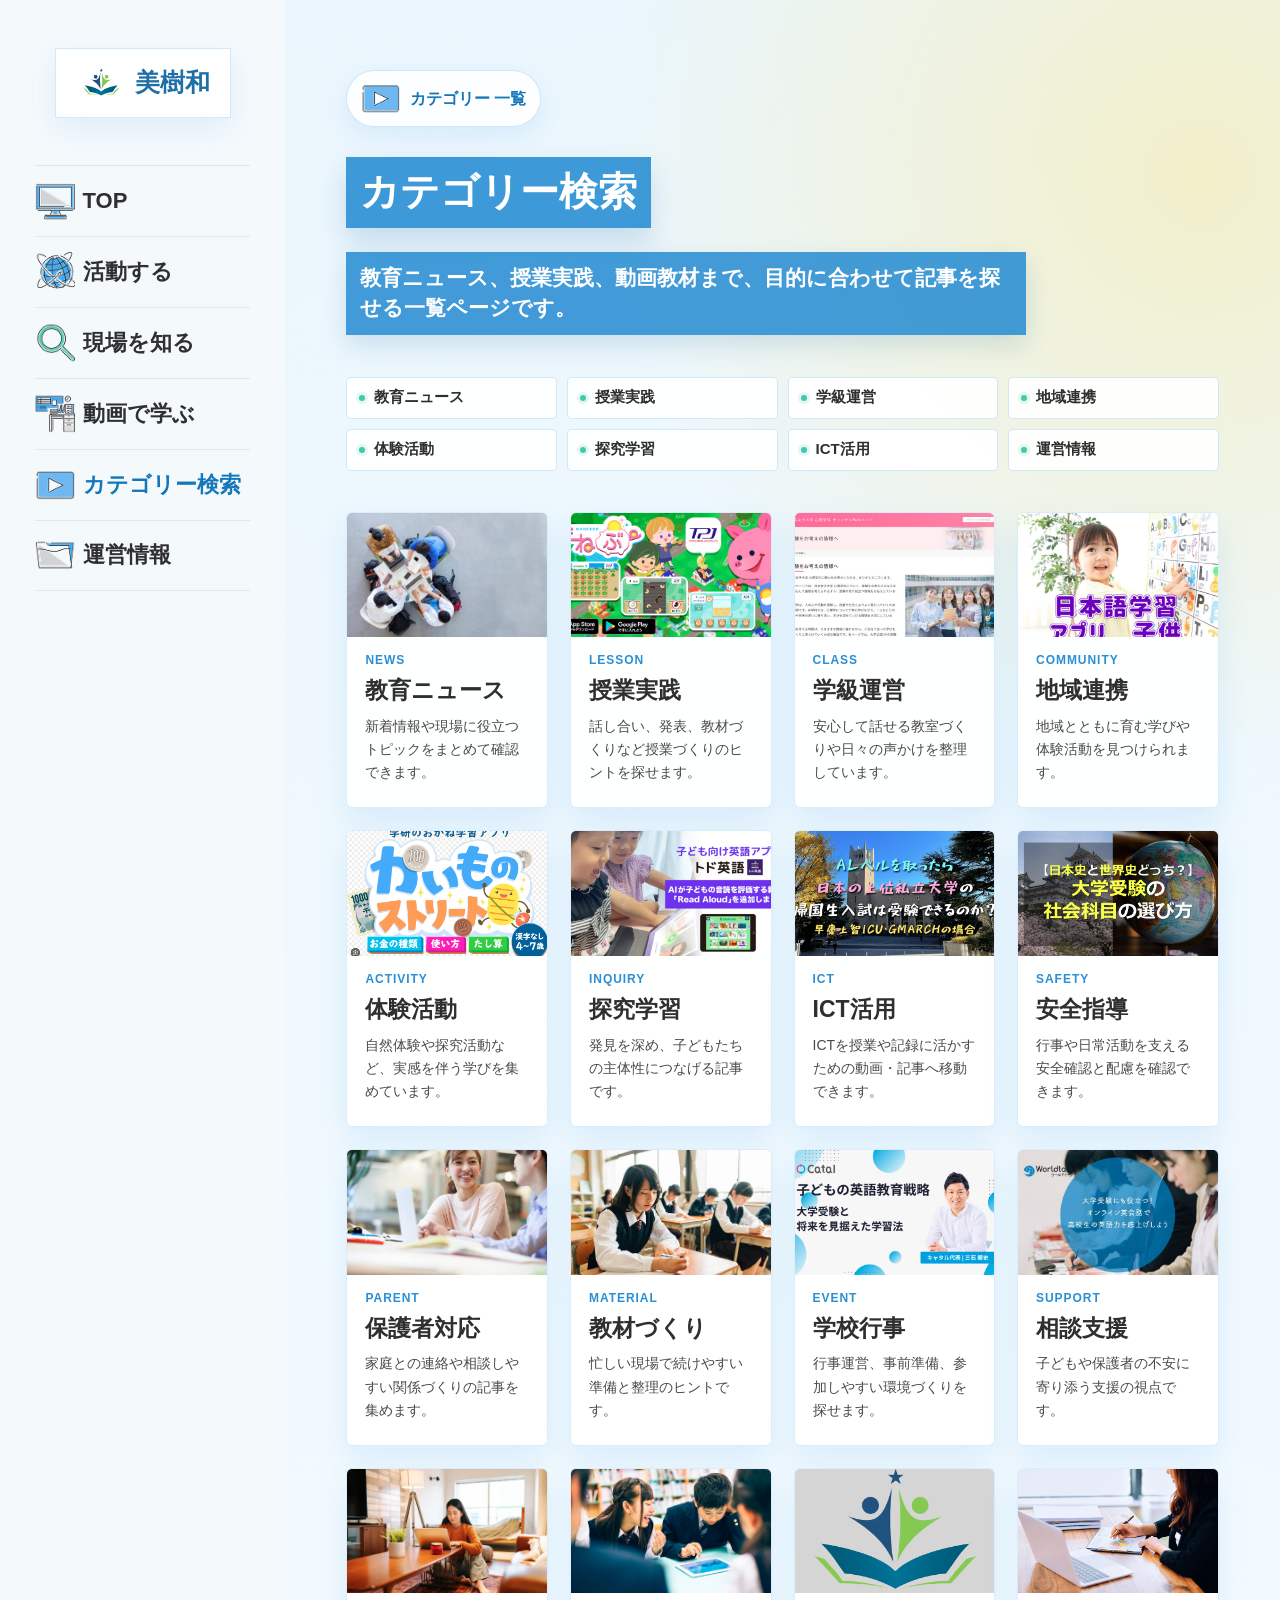
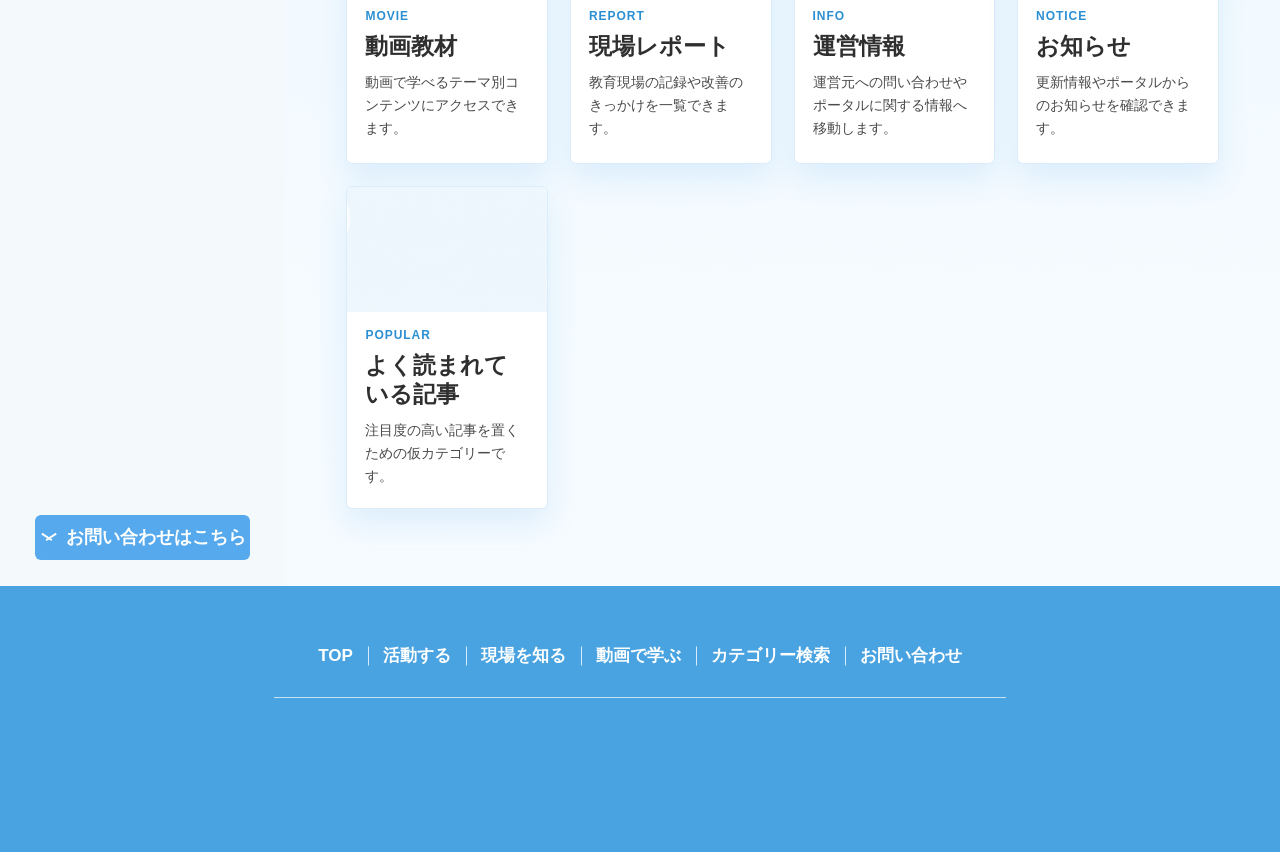
==== category.html @ 56440c75 "fixed menu page" ====
<!doctype html>
<html lang="ja">
  <head>
    <meta charset="utf-8">
    <meta name="viewport" content="width=device-width, initial-scale=1">
    <title>カテゴリー検索 | Lancer Education</title>
    <meta
      name="description"
      content="Lancer Education category index page."
    >
    <link rel="icon" type="image/png" href="image/logo.png">
    <link rel="apple-touch-icon" href="image/logo.png">
    <link rel="stylesheet" href="css/index.css">
  </head>
  <body class="category-page">
    <main class="page-shell">
      <section class="first-view category-first-view" aria-label="カテゴリー検索">
        <aside class="side-nav" aria-label="サイトナビゲーション">
          <a class="logo" href="index.html#top" aria-label="美樹和ポータルトップへ戻る">
            <img src="image/logo.png" alt="" width="44" height="44">
            <span>美樹和</span>
          </a>

          <nav class="nav-menu">
            <a class="nav-link" href="index.html#top">
              <img src="image/icon-pc.png" alt="" width="48" height="48">
              <span>TOP</span>
            </a>
            <a class="nav-link" href="index.html#activity">
              <img src="image/icon-earth.png" alt="" width="48" height="48">
              <span>活動する</span>
            </a>
            <a class="nav-link" href="index.html#field">
              <img src="image/icon-search.png" alt="" width="48" height="48">
              <span>現場を知る</span>
            </a>
            <a class="nav-link" href="index.html#movie">
              <img src="image/icon-table.png" alt="" width="48" height="48">
              <span>動画で学ぶ</span>
            </a>
            <a class="nav-link" href="category.html" aria-current="page">
              <img src="image/icon-folder.png" alt="" width="48" height="48">
              <span>カテゴリー検索</span>
            </a>
            <a class="nav-link" href="#cat-info">
              <img src="image/icon-file.png" alt="" width="48" height="48">
              <span>運営情報</span>
            </a>
          </nav>

          <a class="contact-button" href="index.html#contact">
            <span aria-hidden="true">□</span>
            お問い合わせはこちら
          </a>
        </aside>

        <div class="category-page-main">
          <header class="category-page-heading">
            <div class="category-title-group">
              <img src="image/icon-folder.png" alt="" width="48" height="48">
              <p>カテゴリー 一覧</p>
            </div>
            <h1>カテゴリー検索</h1>
            <p class="category-page-lead">
              教育ニュース、授業実践、動画教材まで、目的に合わせて記事を探せる一覧ページです。
            </p>
          </header>

          <nav class="category-index-panel" aria-label="カテゴリー内リンク">
            <a href="#cat-news">教育ニュース</a>
            <a href="#cat-lesson">授業実践</a>
            <a href="#cat-class">学級運営</a>
            <a href="#cat-community">地域連携</a>
            <a href="#cat-activity">体験活動</a>
            <a href="#cat-inquiry">探究学習</a>
            <a href="#cat-ict">ICT活用</a>
            <a href="#cat-info">運営情報</a>
          </nav>

          <section class="category-card-grid" aria-label="カテゴリー一覧">
            <article class="category-search-card" id="cat-news">
              <a href="index.html#news">
                <figure class="category-card-image" data-image-base="news-1">
                  <img alt="教育ニュース" loading="lazy">
                </figure>
                <div class="category-card-body">
                  <span>NEWS</span>
                  <h2>教育ニュース</h2>
                  <p>新着情報や現場に役立つトピックをまとめて確認できます。</p>
                </div>
              </a>
            </article>

            <article class="category-search-card" id="cat-lesson">
              <a href="index.html#activity">
                <figure class="category-card-image" data-image-base="concept-2">
                  <img alt="授業実践" loading="lazy">
                </figure>
                <div class="category-card-body">
                  <span>LESSON</span>
                  <h2>授業実践</h2>
                  <p>話し合い、発表、教材づくりなど授業づくりのヒントを探せます。</p>
                </div>
              </a>
            </article>

            <article class="category-search-card" id="cat-class">
              <a href="index.html#field">
                <figure class="category-card-image" data-image-base="school-2">
                  <img alt="学級運営" loading="lazy">
                </figure>
                <div class="category-card-body">
                  <span>CLASS</span>
                  <h2>学級運営</h2>
                  <p>安心して話せる教室づくりや日々の声かけを整理しています。</p>
                </div>
              </a>
            </article>

            <article class="category-search-card" id="cat-community">
              <a href="index.html#activity">
                <figure class="category-card-image" data-image-base="concept-1">
                  <img alt="地域連携" loading="lazy">
                </figure>
                <div class="category-card-body">
                  <span>COMMUNITY</span>
                  <h2>地域連携</h2>
                  <p>地域とともに育む学びや体験活動を見つけられます。</p>
                </div>
              </a>
            </article>

            <article class="category-search-card" id="cat-activity">
              <a href="index.html#activity">
                <figure class="category-card-image" data-image-base="concept-3">
                  <img alt="体験活動" loading="lazy">
                </figure>
                <div class="category-card-body">
                  <span>ACTIVITY</span>
                  <h2>体験活動</h2>
                  <p>自然体験や探究活動など、実感を伴う学びを集めています。</p>
                </div>
              </a>
            </article>

            <article class="category-search-card" id="cat-inquiry">
              <a href="index.html#activity">
                <figure class="category-card-image" data-image-base="concept-4">
                  <img alt="探究学習" loading="lazy">
                </figure>
                <div class="category-card-body">
                  <span>INQUIRY</span>
                  <h2>探究学習</h2>
                  <p>発見を深め、子どもたちの主体性につなげる記事です。</p>
                </div>
              </a>
            </article>

            <article class="category-search-card" id="cat-ict">
              <a href="index.html#movie">
                <figure class="category-card-image" data-image-base="school-3">
                  <img alt="ICT活用" loading="lazy">
                </figure>
                <div class="category-card-body">
                  <span>ICT</span>
                  <h2>ICT活用</h2>
                  <p>ICTを授業や記録に活かすための動画・記事へ移動できます。</p>
                </div>
              </a>
            </article>

            <article class="category-search-card" id="cat-safety">
              <a href="index.html#field">
                <figure class="category-card-image" data-image-base="school-4">
                  <img alt="安全指導" loading="lazy">
                </figure>
                <div class="category-card-body">
                  <span>SAFETY</span>
                  <h2>安全指導</h2>
                  <p>行事や日常活動を支える安全確認と配慮を確認できます。</p>
                </div>
              </a>
            </article>

            <article class="category-search-card" id="cat-parent">
              <a href="index.html#field">
                <figure class="category-card-image" data-image-base="news-3">
                  <img alt="保護者対応" loading="lazy">
                </figure>
                <div class="category-card-body">
                  <span>PARENT</span>
                  <h2>保護者対応</h2>
                  <p>家庭との連絡や相談しやすい関係づくりの記事を集めます。</p>
                </div>
              </a>
            </article>

            <article class="category-search-card" id="cat-material">
              <a href="index.html#field">
                <figure class="category-card-image" data-image-base="news-2">
                  <img alt="教材づくり" loading="lazy">
                </figure>
                <div class="category-card-body">
                  <span>MATERIAL</span>
                  <h2>教材づくり</h2>
                  <p>忙しい現場で続けやすい準備と整理のヒントです。</p>
                </div>
              </a>
            </article>

            <article class="category-search-card" id="cat-event">
              <a href="index.html#field">
                <figure class="category-card-image" data-image-base="school-5">
                  <img alt="学校行事" loading="lazy">
                </figure>
                <div class="category-card-body">
                  <span>EVENT</span>
                  <h2>学校行事</h2>
                  <p>行事運営、事前準備、参加しやすい環境づくりを探せます。</p>
                </div>
              </a>
            </article>

            <article class="category-search-card" id="cat-support">
              <a href="index.html#field">
                <figure class="category-card-image" data-image-base="school-1">
                  <img alt="相談支援" loading="lazy">
                </figure>
                <div class="category-card-body">
                  <span>SUPPORT</span>
                  <h2>相談支援</h2>
                  <p>子どもや保護者の不安に寄り添う支援の視点です。</p>
                </div>
              </a>
            </article>

            <article class="category-search-card" id="cat-movie">
              <a href="index.html#movie">
                <figure class="category-card-image" data-image-base="news-4">
                  <img alt="動画教材" loading="lazy">
                </figure>
                <div class="category-card-body">
                  <span>MOVIE</span>
                  <h2>動画教材</h2>
                  <p>動画で学べるテーマ別コンテンツにアクセスできます。</p>
                </div>
              </a>
            </article>

            <article class="category-search-card" id="cat-report">
              <a href="index.html#field">
                <figure class="category-card-image" data-image-base="news-5">
                  <img alt="現場レポート" loading="lazy">
                </figure>
                <div class="category-card-body">
                  <span>REPORT</span>
                  <h2>現場レポート</h2>
                  <p>教育現場の記録や改善のきっかけを一覧できます。</p>
                </div>
              </a>
            </article>

            <article class="category-search-card" id="cat-info">
              <a href="index.html#contact">
                <figure class="category-card-image" data-image-base="logo">
                  <img alt="運営情報" loading="lazy">
                </figure>
                <div class="category-card-body">
                  <span>INFO</span>
                  <h2>運営情報</h2>
                  <p>運営元への問い合わせやポータルに関する情報へ移動します。</p>
                </div>
              </a>
            </article>

            <article class="category-search-card" id="cat-notice">
              <a href="index.html#news">
                <figure class="category-card-image" data-image-base="top-background">
                  <img alt="お知らせ" loading="lazy">
                </figure>
                <div class="category-card-body">
                  <span>NOTICE</span>
                  <h2>お知らせ</h2>
                  <p>更新情報やポータルからのお知らせを確認できます。</p>
                </div>
              </a>
            </article>

            <article class="category-search-card" id="cat-popular">
              <a href="index.html#news">
                <figure class="category-card-image" data-image-base="concept-background">
                  <img alt="よく読まれている記事" loading="lazy">
                </figure>
                <div class="category-card-body">
                  <span>POPULAR</span>
                  <h2>よく読まれている記事</h2>
                  <p>注目度の高い記事を置くための仮カテゴリーです。</p>
                </div>
              </a>
            </article>
          </section>
        </div>
      </section>
    </main>

    <footer class="site-footer">
      <div class="footer-inner">
        <nav class="footer-nav" aria-label="フッターナビゲーション">
          <a href="index.html#top">TOP</a>
          <a href="index.html#activity">活動する</a>
          <a href="index.html#field">現場を知る</a>
          <a href="index.html#movie">動画で学ぶ</a>
          <a href="category.html" aria-current="page">カテゴリー検索</a>
          <a href="index.html#contact">お問い合わせ</a>
        </nav>

        <a class="footer-logo" href="index.html#top" aria-label="美樹和ポータルトップへ戻る">
          <img src="image/logo.png" alt="" width="40" height="40">
          <span>美樹和</span>
        </a>
      </div>
    </footer>

    <script src="js/index.js" defer></script>
  </body>
</html>
---- css/index.css ----
:root {
  --sidebar-width: clamp(230px, 22.5vw, 285px);
  --nav-icon-size: clamp(32px, 3.15vw, 40px);
  --site-content-width: 840px;
  --site-wide-width: 1000px;
  --jp-sans: "Noto Sans JP", "Yu Gothic", "YuGothic", "Hiragino Kaku Gothic ProN", "Hiragino Sans", Meiryo, sans-serif;
  --jp-display: "Yu Mincho", "YuMincho", "Hiragino Mincho ProN", "Noto Serif JP", "Noto Sans JP", serif;
  --sidebar-bg: #f4f9fc;
  --line: #dce9ef;
  --text: #2f2f2f;
  --contact: #55a9ec;
  --contact-hover: #378fd5;
  --news-blue: #4aa3e8;
  --news-green: #42c8aa;
  --deep-blue: #2b8fd3;
  --panel-blue: rgba(43, 143, 211, 0.9);
  --accent-yellow: #ffe36f;
}

*,
*::before,
*::after {
  box-sizing: border-box;
}

html {
  min-width: 320px;
  scroll-behavior: smooth;
}

body {
  margin: 0;
  color: var(--text);
  font-family: var(--jp-sans);
  background: #ffffff;
  overflow-x: hidden;
}

img {
  display: block;
  max-width: 100%;
}

a {
  color: inherit;
  text-decoration: none;
}

.page-shell {
  width: 100%;
}

.first-view {
  display: grid;
  grid-template-columns: var(--sidebar-width) minmax(0, 1fr);
  min-height: 655px;
  min-height: 100svh;
  background: var(--sidebar-bg);
}

.side-nav {
  display: flex;
  flex-direction: column;
  align-items: center;
  min-width: 0;
  min-height: 100%;
  padding: clamp(30px, 5.3vh, 56px) clamp(24px, 2.7vw, 35px) 26px;
  background: var(--sidebar-bg);
}

.logo {
  display: flex;
  align-items: center;
  justify-content: center;
  gap: 8px;
  width: min(176px, 100%);
  min-height: 70px;
  padding: 10px 14px;
  border: 1px solid rgba(74, 163, 232, 0.24);
  background: #ffffff;
  color: #1f6fa7;
  font-size: clamp(22px, 2.1vw, 25px);
  font-weight: 700;
  line-height: 1;
  box-shadow: 0 10px 26px rgba(74, 163, 232, 0.12);
  transition: transform 220ms ease, box-shadow 220ms ease;
}

.logo img,
.footer-logo img {
  width: clamp(42px, 4vw, 54px);
  height: clamp(30px, 3vw, 40px);
  object-fit: contain;
  flex: 0 0 auto;
}

.nav-menu {
  display: flex;
  flex-direction: column;
  width: 100%;
  margin-top: clamp(36px, 6.9vh, 47px);
}

.nav-link {
  display: grid;
  grid-template-columns: var(--nav-icon-size) minmax(0, 1fr);
  align-items: center;
  min-height: 71px;
  gap: 8px;
  border-top: 1px solid var(--line);
  font-size: clamp(17px, 1.75vw, 22px);
  font-weight: 600;
  line-height: 1.25;
  transition: color 160ms ease, transform 160ms ease;
}

.nav-link:last-child {
  border-bottom: 1px solid var(--line);
}

.nav-link:hover,
.nav-link:focus-visible {
  color: #1477b9;
  transform: translateX(4px);
}

.nav-link[aria-current="page"] {
  color: #1477b9;
}

.nav-link:focus-visible,
.contact-button:focus-visible,
.logo:focus-visible {
  outline: 3px solid rgba(53, 142, 213, 0.35);
  outline-offset: 4px;
}

.nav-link img {
  width: var(--nav-icon-size);
  height: var(--nav-icon-size);
  object-fit: contain;
}

.contact-button {
  display: inline-flex;
  align-items: center;
  justify-content: center;
  gap: 7px;
  width: min(226px, 100%);
  min-height: 45px;
  margin-top: auto;
  padding: 10px 12px;
  border-radius: 6px;
  background: var(--contact);
  color: #ffffff;
  font-size: clamp(15px, 1.55vw, 18px);
  font-weight: 600;
  line-height: 1.25;
  white-space: nowrap;
  transition: background-color 160ms ease, transform 160ms ease;
}

.contact-button:hover {
  background: var(--contact-hover);
  transform: translateY(-2px);
}

.contact-button span {
  display: inline-grid;
  place-items: center;
  width: 20px;
  height: 14px;
  border: 1.6px solid currentColor;
  border-radius: 2px;
  color: transparent;
  position: relative;
  flex: 0 0 auto;
}

.contact-button span::before,
.contact-button span::after {
  content: "";
  position: absolute;
  width: 12px;
  height: 1.5px;
  background: #ffffff;
  top: 5px;
}

.contact-button span::before {
  left: 1px;
  transform: rotate(33deg);
}

.contact-button span::after {
  right: 1px;
  transform: rotate(-33deg);
}

.hero {
  position: relative;
  min-width: 0;
  min-height: 655px;
  min-height: 100svh;
  background-image: url("../image/top-background.png");
  background-position: center center;
  background-size: cover;
  animation: heroBreath 18s ease-in-out infinite alternate;
}

.hero-copy {
  position: absolute;
  top: clamp(94px, 14.8vh, 118px);
  left: clamp(20px, 2.1vw, 31px);
  width: min(60vw, 650px);
}

.hero-copy h1,
.hero-copy p {
  display: table;
  margin: 0;
  background: var(--panel-blue);
  color: #ffffff;
  font-weight: 700;
  letter-spacing: 0;
  overflow-wrap: anywhere;
  box-shadow: 0 10px 24px rgba(21, 102, 158, 0.18);
  backdrop-filter: blur(4px);
}

.hero-copy h1 {
  padding: 9px 12px 8px;
  font-size: clamp(31px, 3.05vw, 40px);
  line-height: 1.28;
}

.hero-copy p {
  margin-top: clamp(26px, 4.2vh, 34px);
  padding: 10px 12px 9px;
  font-size: clamp(17px, 1.65vw, 21px);
  line-height: 1.45;
}

.news-section {
  background: #f6fbff;
  overflow: hidden;
}

.news-inner {
  width: min(100%, var(--site-wide-width));
  margin: 0 auto;
  padding: clamp(58px, 6.1vw, 77px) 0 clamp(42px, 6vw, 70px);
}

.news-heading {
  padding-left: clamp(24px, 8.7vw, 87px);
}

.news-heading h2 {
  margin: 0;
  color: var(--news-blue);
  font-family: var(--jp-sans);
  font-size: clamp(58px, 7.2vw, 93px);
  font-weight: 700;
  line-height: 0.78;
  letter-spacing: 0;
}

.news-heading p {
  margin: clamp(18px, 1.8vw, 24px) 0 0;
  color: #2f2f2f;
  font-size: clamp(24px, 2.45vw, 31px);
  font-weight: 700;
  line-height: 1;
}

.news-slider {
  position: relative;
  margin-top: clamp(28px, 2.4vw, 32px);
}

.slider-viewport {
  overflow: hidden;
  padding-left: clamp(80px, 10vw, 104px);
  padding-right: clamp(20px, 4vw, 40px);
}

.news-track {
  --card-width: clamp(224px, 20.85vw, 264px);
  --card-gap: clamp(24px, 2.75vw, 35px);
  display: flex;
  gap: var(--card-gap);
  overflow-x: auto;
  scroll-behavior: smooth;
  scroll-snap-type: x mandatory;
  scrollbar-width: none;
  padding-bottom: 2px;
}

.news-track::-webkit-scrollbar {
  display: none;
}

.news-card {
  flex: 0 0 var(--card-width);
  min-width: 0;
  scroll-snap-align: start;
}

.news-card a {
  position: relative;
  display: block;
  min-width: 0;
  transition: transform 220ms ease, filter 220ms ease;
}

.news-card a:hover {
  transform: translateY(-5px);
  filter: drop-shadow(0 10px 18px rgba(74, 163, 232, 0.16));
}

.news-card a:focus-visible {
  outline: 3px solid rgba(74, 163, 232, 0.42);
  outline-offset: 5px;
}

.news-image-holder {
  position: relative;
  width: 100%;
  aspect-ratio: 264 / 141;
  margin: 0;
  overflow: hidden;
  border-radius: 6px;
  background: #d5d5d5;
}

.news-image-holder img {
  width: 100%;
  height: 100%;
  object-fit: cover;
  opacity: 0;
  transition: opacity 180ms ease, transform 420ms ease;
}

.news-image-holder.is-loaded img {
  opacity: 1;
}

.news-card a:hover .news-image-holder img,
.activity-card a:hover .activity-image-holder img,
.movie-card a:hover .movie-image-holder img {
  transform: scale(1.06);
}

.news-category {
  display: inline-flex;
  align-items: center;
  min-height: 20px;
  margin-top: -21px;
  padding: 3px 8px 4px;
  position: relative;
  z-index: 1;
  color: #ffffff;
  font-size: clamp(11px, 1vw, 13px);
  font-weight: 500;
  line-height: 1;
  vertical-align: top;
}

.news-category-blue {
  background: var(--news-blue);
}

.news-category-green {
  background: var(--news-green);
}

.news-card time {
  display: block;
  margin-top: 11px;
  color: #333333;
  font-size: clamp(13px, 1.1vw, 14px);
  font-weight: 400;
  line-height: 1;
}

.news-card h3 {
  margin: 8px 0 0;
  color: #333333;
  font-size: clamp(18px, 1.65vw, 21px);
  font-weight: 700;
  line-height: 1.2;
  letter-spacing: 0;
  overflow-wrap: anywhere;
}

.slider-button {
  position: absolute;
  top: clamp(109px, 10.25vw, 130px);
  z-index: 2;
  display: grid;
  place-items: center;
  width: clamp(38px, 3.55vw, 45px);
  height: clamp(38px, 3.55vw, 45px);
  padding: 0;
  border: 0;
  border-radius: 50%;
  background: var(--news-blue);
  cursor: pointer;
  transition: background-color 160ms ease, opacity 160ms ease;
}

.slider-button:hover,
.slider-button:focus-visible {
  background: #2f91dc;
  transform: scale(1.08);
}

.slider-button:focus-visible {
  outline: 3px solid rgba(74, 163, 232, 0.42);
  outline-offset: 4px;
}

.slider-button:disabled {
  cursor: default;
  opacity: 0.45;
}

.slider-button span {
  width: 0;
  height: 0;
  border-top: 10px solid transparent;
  border-bottom: 10px solid transparent;
}

.slider-button-prev {
  left: clamp(24px, 10.3vw, 131px);
}

.slider-button-prev span {
  border-right: 13px solid #ffffff;
  margin-left: -3px;
}

.slider-button-next {
  right: clamp(24px, 2.45vw, 31px);
}

.slider-button-next span {
  border-left: 13px solid #ffffff;
  margin-right: -3px;
}

.concept-section {
  display: grid;
  place-items: center;
  min-height: clamp(300px, 25.8vw, 327px);
  padding: clamp(45px, 4.7vw, 58px) 20px clamp(31px, 3.1vw, 39px);
  background-color: #eaf6fd;
  background-image: url("../image/concept-background.png");
  background-repeat: no-repeat;
  background-position: center center;
  background-size: cover;
  overflow: hidden;
}

.concept-inner {
  width: min(100%, 620px);
  text-align: center;
}

.concept-heading {
  position: relative;
}

.concept-heading h2 {
  margin: 0;
  color: #ffffff;
  font-family: var(--jp-sans);
  font-size: clamp(58px, 6.6vw, 81px);
  font-weight: 700;
  line-height: 0.9;
  letter-spacing: 0;
  -webkit-text-stroke: 1px #62b5f7;
  text-shadow:
    1px 0 0 #62b5f7,
    -1px 0 0 #62b5f7,
    0 1px 0 #62b5f7,
    0 -1px 0 #62b5f7;
}

.concept-heading p {
  margin: 18px 0 0;
  color: #2f2f2f;
  font-size: clamp(18px, 1.75vw, 21px);
  font-weight: 700;
  line-height: 1.1;
}

.concept-copy {
  margin: clamp(24px, 2.35vw, 28px) 0 0;
  color: #2f2f2f;
  font-size: clamp(14px, 1.35vw, 16px);
  font-weight: 500;
  line-height: 1.9;
  letter-spacing: 0;
  text-align: center;
  overflow-wrap: anywhere;
}

.concept-copy mark {
  display: inline;
  padding: 0 2px;
  background: rgba(80, 180, 238, 0.68);
  color: inherit;
}

.activity-section {
  background: #f6fbff;
  padding: clamp(39px, 4.25vw, 54px) 20px clamp(42px, 4.8vw, 61px);
  overflow: hidden;
}

.field-section {
  background: #eaf6fd;
  padding: clamp(46px, 4.6vw, 58px) 20px clamp(52px, 5.2vw, 66px);
  overflow: hidden;
}

.field-heading {
  color: #2f2f2f;
}

.activity-inner {
  width: min(100%, var(--site-content-width));
  margin: 0 auto;
}

.activity-heading {
  display: flex;
  align-items: center;
  gap: clamp(16px, 1.9vw, 24px);
}

.activity-title-group {
  display: inline-flex;
  align-items: center;
  min-width: 0;
  gap: 10px;
}

.activity-title-group img {
  width: clamp(39px, 3.8vw, 48px);
  height: clamp(39px, 3.8vw, 48px);
  object-fit: contain;
  flex: 0 0 auto;
}

.activity-heading h2 {
  margin: 0;
  color: #2f2f2f;
  font-size: clamp(24px, 2.35vw, 30px);
  font-weight: 700;
  line-height: 1;
  letter-spacing: 0;
  white-space: nowrap;
}

.activity-more {
  display: inline-flex;
  align-items: center;
  justify-content: center;
  min-width: 105px;
  min-height: 32px;
  padding: 5px 15px 6px;
  border: 1px solid #4aa3e8;
  border-radius: 5px;
  color: #4aa3e8;
  background: #ffffff;
  font-size: clamp(15px, 1.45vw, 17px);
  font-weight: 500;
  line-height: 1;
  transition: color 160ms ease, background-color 160ms ease;
}

.activity-more:hover,
.activity-more:focus-visible {
  color: #ffffff;
  background: #4aa3e8;
}

.activity-more:focus-visible,
.activity-card a:focus-visible {
  outline: 3px solid rgba(74, 163, 232, 0.4);
  outline-offset: 4px;
}

.activity-grid {
  display: grid;
  grid-template-columns: repeat(4, minmax(0, 1fr));
  gap: clamp(24px, 3.3vw, 32px);
  margin-top: clamp(25px, 2.3vw, 28px);
}

.activity-card {
  min-width: 0;
}

.activity-card a {
  display: block;
  min-width: 0;
  transition: transform 220ms ease, filter 220ms ease;
}

.activity-card a:hover {
  transform: translateY(-6px);
  filter: drop-shadow(0 12px 18px rgba(74, 163, 232, 0.14));
}

.activity-image-holder {
  position: relative;
  width: 100%;
  aspect-ratio: 166 / 166;
  margin: 0;
  overflow: hidden;
  border-radius: 5px;
  background: #d5d5d5;
}

.activity-image-holder img {
  width: 100%;
  height: 100%;
  object-fit: cover;
  opacity: 0;
  transition: opacity 180ms ease, transform 420ms ease;
}

.activity-image-holder.is-loaded img {
  opacity: 1;
}

.activity-tags {
  display: flex;
  flex-wrap: wrap;
  gap: 4px 6px;
  margin-top: 7px;
}

.activity-tags span {
  display: inline-flex;
  align-items: center;
  justify-content: center;
  min-width: 46px;
  min-height: 18px;
  padding: 2px 8px;
  border: 1px solid #6f7478;
  border-radius: 2px;
  color: #2f2f2f;
  background: #ffffff;
  font-size: 11px;
  font-weight: 400;
  line-height: 1;
}

.activity-card h3 {
  margin: 7px 0 0;
  color: #2f2f2f;
  font-size: clamp(16px, 1.55vw, 18px);
  font-weight: 700;
  line-height: 1.2;
  letter-spacing: 0;
  overflow-wrap: anywhere;
}

.activity-card p {
  display: -webkit-box;
  margin: 7px 0 0;
  overflow: hidden;
  color: #2f2f2f;
  font-size: clamp(12px, 1.15vw, 13px);
  font-weight: 400;
  line-height: 1.28;
  letter-spacing: 0;
  overflow-wrap: anywhere;
  -webkit-box-orient: vertical;
  -webkit-line-clamp: 2;
}

.movie-section {
  background:
    radial-gradient(circle at 12% 20%, rgba(255, 227, 111, 0.42), transparent 28%),
    radial-gradient(circle at 92% 15%, rgba(66, 200, 170, 0.26), transparent 26%),
    linear-gradient(135deg, #eaf6fd 0%, #f7fcff 55%, #e0f2ff 100%);
  padding: clamp(80px, 7vw, 88px) 0 clamp(66px, 5.45vw, 69px);
  overflow: hidden;
}

.movie-inner {
  width: min(100%, var(--site-wide-width));
  margin: 0 auto;
}

.movie-heading {
  display: flex;
  align-items: center;
  gap: clamp(17px, 2.2vw, 22px);
  padding-left: clamp(24px, 8.7vw, 87px);
}

.movie-title-group {
  display: inline-flex;
  align-items: center;
  min-width: 0;
  gap: 10px;
}

.movie-title-group img {
  width: clamp(38px, 3.6vw, 45px);
  height: clamp(27px, 2.1vw, 27px);
  object-fit: contain;
  flex: 0 0 auto;
}

.movie-heading h2 {
  margin: 0;
  color: #2f2f2f;
  font-size: clamp(24px, 2.55vw, 30px);
  font-weight: 700;
  line-height: 1;
  letter-spacing: 0;
  white-space: nowrap;
}

.movie-more {
  display: inline-flex;
  align-items: center;
  justify-content: center;
  min-width: 105px;
  min-height: 32px;
  padding: 5px 15px 6px;
  border: 1px solid #4aa3e8;
  border-radius: 5px;
  color: #4aa3e8;
  background: rgba(255, 255, 255, 0.92);
  font-size: clamp(15px, 1.45vw, 17px);
  font-weight: 500;
  line-height: 1;
  transition: color 160ms ease, background-color 160ms ease;
}

.movie-more:hover,
.movie-more:focus-visible {
  color: #ffffff;
  background: #4aa3e8;
}

.movie-more:focus-visible,
.movie-card a:focus-visible {
  outline: 3px solid rgba(74, 163, 232, 0.4);
  outline-offset: 4px;
}

.movie-slider {
  position: relative;
  margin-top: clamp(28px, 2.8vw, 34px);
}

.movie-viewport {
  overflow: hidden;
  padding-left: clamp(80px, 10vw, 104px);
  padding-right: clamp(20px, 4vw, 40px);
}

.movie-track {
  --movie-card-width: clamp(208px, 20.8vw, 208px);
  --movie-card-gap: clamp(26px, 2.8vw, 29px);
  display: flex;
  gap: var(--movie-card-gap);
  overflow-x: auto;
  scroll-behavior: smooth;
  scroll-snap-type: x mandatory;
  scrollbar-width: none;
  padding: 0 0 3px;
}

.movie-track::-webkit-scrollbar {
  display: none;
}

.movie-card {
  flex: 0 0 var(--movie-card-width);
  min-width: 0;
  scroll-snap-align: start;
}

.movie-card a {
  display: block;
  min-width: 0;
  overflow: hidden;
  border-radius: 5px;
  background: #ffffff;
  border: 1px solid rgba(74, 163, 232, 0.16);
  box-shadow: 0 10px 24px rgba(74, 163, 232, 0.16);
  transition: transform 220ms ease, box-shadow 220ms ease;
}

.movie-card a:hover {
  transform: translateY(-6px);
  box-shadow: 0 16px 28px rgba(74, 163, 232, 0.18);
}

.movie-image-holder {
  width: 100%;
  aspect-ratio: 208 / 111;
  margin: 0;
  overflow: hidden;
  background: #d5d5d5;
}

.movie-image-holder img {
  width: 100%;
  height: 100%;
  object-fit: cover;
  opacity: 0;
  transition: opacity 180ms ease, transform 420ms ease;
}

.movie-image-holder.is-loaded img {
  opacity: 1;
}

.movie-card-body {
  min-height: 92px;
  padding: 16px 16px 18px;
  background:
    linear-gradient(90deg, rgba(74, 163, 232, 0.08), rgba(255, 227, 111, 0.13)),
    #ffffff;
}

.movie-label {
  display: inline-flex;
  align-items: center;
  justify-content: center;
  min-width: 92px;
  min-height: 30px;
  padding: 6px 18px;
  border: 0;
  border-radius: 999px;
  color: #ffffff;
  background:
    linear-gradient(135deg, rgba(255, 255, 255, 0.16), transparent),
    linear-gradient(135deg, #4aa3e8, #42c8aa);
  font-size: 13px;
  font-weight: 600;
  line-height: 1;
  box-shadow: 0 6px 14px rgba(74, 163, 232, 0.24);
}

.movie-card h3 {
  margin: 11px 0 0;
  color: #2f2f2f;
  font-size: clamp(15px, 1.45vw, 16px);
  font-weight: 700;
  line-height: 1.25;
  letter-spacing: 0;
  white-space: nowrap;
  overflow: hidden;
  text-overflow: ellipsis;
}

.movie-slider .slider-button {
  top: clamp(99px, 9.9vw, 99px);
}

.movie-slider .slider-button-prev {
  left: clamp(22px, 10.7vw, 107px);
}

.movie-slider .slider-button-next {
  right: clamp(22px, 2.6vw, 26px);
}

.category-section {
  background: #f6fbff;
  padding: clamp(64px, 6.8vw, 86px) 20px clamp(70px, 7vw, 90px);
  overflow: hidden;
}

.category-inner {
  position: relative;
  width: min(100%, var(--site-wide-width));
  margin: 0 auto;
}

.category-reference-label {
  position: absolute;
  top: -36px;
  right: 0;
  display: grid;
  place-items: center;
  min-width: 170px;
  min-height: 74px;
  padding: 14px 18px;
  border-radius: 0 0 0 18px;
  background: #d70000;
  color: #ffffff;
  font-size: clamp(18px, 1.8vw, 23px);
  font-weight: 500;
  line-height: 1.35;
  letter-spacing: 0.04em;
  text-align: center;
  box-shadow: 0 12px 24px rgba(215, 0, 0, 0.16);
  z-index: 1;
}

.category-reference-label span {
  display: block;
}

.category-hero {
  display: grid;
  place-items: center;
  min-height: clamp(130px, 12vw, 156px);
  padding: 28px 24px;
  border: 1px solid rgba(19, 97, 128, 0.28);
  border-radius: 18px;
  background:
    linear-gradient(135deg, rgba(255, 255, 255, 0.13), transparent),
    linear-gradient(135deg, #176783, #2b8fd3);
  color: #ffffff;
  text-align: center;
  box-shadow: 0 18px 36px rgba(43, 143, 211, 0.16);
}

.category-hero p {
  margin: 0;
  font-size: clamp(16px, 1.55vw, 19px);
  font-weight: 500;
  letter-spacing: 0.06em;
}

.category-hero h2 {
  margin: 10px 0 0;
  font-size: clamp(25px, 3vw, 34px);
  font-weight: 700;
  line-height: 1.2;
}

.category-layout {
  display: grid;
  grid-template-columns: minmax(0, 1fr) minmax(260px, 410px);
  gap: clamp(36px, 5vw, 64px);
  align-items: end;
  margin-top: clamp(48px, 6vw, 72px);
}

.category-list {
  display: grid;
  grid-template-columns: repeat(4, minmax(0, 1fr));
  gap: clamp(16px, 2.2vw, 24px) clamp(20px, 3vw, 34px);
}

.category-list a {
  position: relative;
  display: inline-flex;
  align-items: center;
  min-width: 0;
  color: #2f2f2f;
  font-size: clamp(14px, 1.25vw, 16px);
  font-weight: 400;
  line-height: 1.45;
  letter-spacing: 0.02em;
  transition: color 160ms ease, transform 160ms ease, background-color 160ms ease;
}

.category-list a::before {
  content: "";
  width: 5px;
  height: 5px;
  margin-right: 9px;
  border-radius: 50%;
  background: #4aa3e8;
  box-shadow: 0 0 0 3px rgba(74, 163, 232, 0.12);
  flex: 0 0 auto;
}

.category-list a:hover,
.category-list a:focus-visible {
  color: #1477b9;
  transform: translateX(4px);
}

.category-list a:focus-visible {
  outline: 3px solid rgba(74, 163, 232, 0.35);
  outline-offset: 5px;
}

.category-note {
  padding: clamp(28px, 3vw, 38px);
  border: 1px solid rgba(19, 97, 128, 0.26);
  border-radius: 16px;
  background:
    linear-gradient(135deg, rgba(255, 255, 255, 0.14), transparent),
    #176783;
  color: #ffffff;
  box-shadow: 0 16px 34px rgba(23, 103, 131, 0.16);
}

.category-note p {
  margin: 0;
  font-size: clamp(18px, 2vw, 24px);
  font-weight: 500;
  line-height: 1.5;
  text-align: center;
}

.category-page {
  background: #f6fbff;
}

.category-first-view {
  align-items: stretch;
  min-height: 100svh;
}

.category-page-main {
  min-width: 0;
  padding: clamp(44px, 5.5vw, 72px) clamp(22px, 4.8vw, 64px) clamp(62px, 6vw, 86px);
  background:
    radial-gradient(circle at 92% 8%, rgba(255, 227, 111, 0.36), transparent 27%),
    linear-gradient(180deg, rgba(234, 246, 253, 0.9), rgba(246, 251, 255, 0.98)),
    url("../image/concept-background.png");
  background-position: center top;
  background-size: cover;
}

.category-page-heading {
  max-width: 780px;
}

.category-title-group {
  display: inline-flex;
  align-items: center;
  gap: 10px;
  min-width: 0;
  padding: 8px 14px;
  border: 1px solid rgba(74, 163, 232, 0.26);
  border-radius: 999px;
  background: rgba(255, 255, 255, 0.82);
  color: #1477b9;
  box-shadow: 0 10px 24px rgba(74, 163, 232, 0.12);
}

.category-title-group img {
  width: clamp(30px, 3vw, 40px);
  height: clamp(30px, 3vw, 40px);
  object-fit: contain;
  flex: 0 0 auto;
}

.category-title-group p {
  margin: 0;
  font-size: clamp(14px, 1.35vw, 16px);
  font-weight: 700;
  line-height: 1;
}

.category-page-heading h1 {
  display: table;
  margin: clamp(20px, 2.6vw, 30px) 0 0;
  padding: 10px 14px 11px;
  background: var(--panel-blue);
  color: #ffffff;
  font-size: clamp(31px, 3.05vw, 40px);
  font-weight: 700;
  line-height: 1.28;
  letter-spacing: 0;
  box-shadow: 0 14px 28px rgba(21, 102, 158, 0.18);
}

.category-page-lead {
  display: table;
  max-width: 680px;
  margin: clamp(18px, 2.1vw, 24px) 0 0;
  padding: 11px 14px;
  background: rgba(43, 143, 211, 0.88);
  color: #ffffff;
  font-size: clamp(17px, 1.65vw, 21px);
  font-weight: 700;
  line-height: 1.45;
  overflow-wrap: anywhere;
  box-shadow: 0 10px 24px rgba(21, 102, 158, 0.16);
}

.category-index-panel {
  display: grid;
  grid-template-columns: repeat(4, minmax(0, 1fr));
  gap: 10px;
  max-width: 880px;
  margin-top: clamp(30px, 3.4vw, 42px);
}

.category-index-panel a {
  display: inline-flex;
  align-items: center;
  min-height: 42px;
  padding: 8px 12px;
  border: 1px solid rgba(74, 163, 232, 0.25);
  border-radius: 5px;
  background: rgba(255, 255, 255, 0.92);
  color: #2f2f2f;
  font-size: clamp(13px, 1.2vw, 15px);
  font-weight: 600;
  line-height: 1.25;
  transition: color 160ms ease, background-color 160ms ease, transform 160ms ease;
}

.category-index-panel a::before {
  content: "";
  width: 6px;
  height: 6px;
  margin-right: 9px;
  border-radius: 50%;
  background: #42c8aa;
  box-shadow: 0 0 0 3px rgba(66, 200, 170, 0.15);
  flex: 0 0 auto;
}

.category-index-panel a:hover,
.category-index-panel a:focus-visible {
  background: #4aa3e8;
  color: #ffffff;
  transform: translateY(-2px);
}

.category-index-panel a:focus-visible,
.category-search-card a:focus-visible {
  outline: 3px solid rgba(74, 163, 232, 0.4);
  outline-offset: 4px;
}

.category-card-grid {
  display: grid;
  grid-template-columns: repeat(4, minmax(0, 1fr));
  gap: clamp(16px, 1.8vw, 22px);
  width: 100%;
  margin-top: clamp(28px, 3.2vw, 42px);
}

.category-search-card {
  min-width: 0;
}

.category-search-card a {
  display: grid;
  grid-template-rows: auto 1fr;
  height: 100%;
  min-width: 0;
  overflow: hidden;
  border: 1px solid rgba(74, 163, 232, 0.2);
  border-radius: 6px;
  background: rgba(255, 255, 255, 0.94);
  box-shadow: 0 14px 30px rgba(74, 163, 232, 0.14);
  transition: transform 220ms ease, box-shadow 220ms ease;
}

.category-search-card a:hover {
  transform: translateY(-6px);
  box-shadow: 0 18px 34px rgba(74, 163, 232, 0.2);
}

.category-card-image {
  width: 100%;
  aspect-ratio: 16 / 10;
  margin: 0;
  overflow: hidden;
  background: #d5d5d5;
}

.category-card-image img {
  width: 100%;
  height: 100%;
  object-fit: cover;
  opacity: 0;
  transition: opacity 180ms ease, transform 420ms ease;
}

.category-card-image.is-loaded img {
  opacity: 1;
}

.category-search-card a:hover .category-card-image img {
  transform: scale(1.06);
}

.category-card-body {
  display: grid;
  align-content: start;
  min-height: 170px;
  padding: 17px 18px 20px;
}

.category-card-body span {
  color: #2b8fd3;
  font-size: 12px;
  font-weight: 700;
  line-height: 1;
  letter-spacing: 0.08em;
}

.category-card-body h2 {
  margin: 10px 0 0;
  color: #2f2f2f;
  font-size: clamp(19px, 1.8vw, 23px);
  font-weight: 700;
  line-height: 1.25;
}

.category-card-body p {
  margin: 10px 0 0;
  color: #4a4a4a;
  font-size: clamp(13px, 1.2vw, 14px);
  font-weight: 500;
  line-height: 1.65;
  overflow-wrap: anywhere;
}

.faq-section {
  background: #f6fbff;
  padding: clamp(76px, 7.8vw, 100px) 20px clamp(82px, 7.8vw, 100px);
  overflow: hidden;
}

.faq-inner {
  width: min(100%, 680px);
  margin: 0 auto;
}

.faq-heading {
  text-align: center;
}

.faq-heading h2 {
  margin: 0;
  color: #ffffff;
  font-family: var(--jp-sans);
  font-size: clamp(66px, 8vw, 96px);
  font-weight: 700;
  line-height: 0.9;
  letter-spacing: 0;
  -webkit-text-stroke: 1px #62b5f7;
  text-shadow:
    1px 0 0 #62b5f7,
    -1px 0 0 #62b5f7,
    0 1px 0 #62b5f7,
    0 -1px 0 #62b5f7;
}

.faq-heading p {
  margin: 24px 0 0;
  color: #2f2f2f;
  font-size: clamp(22px, 2.45vw, 29px);
  font-weight: 700;
  line-height: 1;
}

.faq-list {
  display: grid;
  gap: 18px;
  margin-top: clamp(36px, 3.7vw, 46px);
}

.faq-item {
  overflow: hidden;
  border: 1px solid rgba(74, 163, 232, 0.45);
  border-radius: 14px;
  background: #ffffff;
  box-shadow: 0 10px 26px rgba(74, 163, 232, 0.12);
}

.faq-item h3 {
  margin: 0;
}

.faq-item button {
  display: grid;
  grid-template-columns: auto minmax(0, 1fr) auto;
  align-items: center;
  width: 100%;
  min-height: 56px;
  padding: 16px 20px;
  border: 0;
  background:
    linear-gradient(135deg, rgba(255, 255, 255, 0.18), transparent),
    #4aa3e8;
  color: #ffffff;
  cursor: pointer;
  font: inherit;
  text-align: left;
}

.faq-item button:focus-visible {
  outline: 3px solid rgba(74, 163, 232, 0.42);
  outline-offset: 3px;
}

.faq-item button:hover {
  background: #2f91dc;
}

.faq-question-mark {
  display: grid;
  place-items: center;
  width: 30px;
  height: 30px;
  margin-right: 12px;
  border-radius: 50%;
  background: rgba(255, 255, 255, 0.22);
  font-size: clamp(16px, 1.55vw, 18px);
  font-weight: 700;
  line-height: 1;
}

.faq-question-text {
  min-width: 0;
  font-size: clamp(15px, 1.55vw, 18px);
  font-weight: 600;
  line-height: 1.45;
  overflow-wrap: anywhere;
}

.faq-icon {
  position: relative;
  width: 28px;
  height: 28px;
  margin-left: 14px;
  border-radius: 50%;
  background: rgba(255, 255, 255, 0.2);
  flex: 0 0 auto;
}

.faq-icon::before,
.faq-icon::after {
  content: "";
  position: absolute;
  top: 13px;
  width: 9px;
  height: 2px;
  background: currentColor;
  transition: transform 160ms ease;
}

.faq-icon::before {
  left: 7px;
  transform: rotate(45deg);
}

.faq-icon::after {
  right: 7px;
  transform: rotate(-45deg);
}

.faq-item.is-open .faq-icon::before {
  transform: rotate(-45deg);
}

.faq-item.is-open .faq-icon::after {
  transform: rotate(45deg);
}

.faq-answer {
  padding: 18px 22px 20px;
  background: #ffffff;
}

.faq-answer[hidden] {
  display: none;
}

.faq-answer p {
  display: grid;
  grid-template-columns: auto minmax(0, 1fr);
  gap: 12px;
  margin: 0;
  color: #2f2f2f;
  font-size: clamp(14px, 1.35vw, 16px);
  font-weight: 500;
  line-height: 1.7;
  letter-spacing: 0;
  overflow-wrap: anywhere;
}

.faq-answer span {
  display: grid;
  place-items: center;
  width: 28px;
  height: 28px;
  border-radius: 50%;
  background: #eaf6fd;
  color: #2f91dc;
  font-size: clamp(15px, 1.45vw, 17px);
  font-weight: 700;
  line-height: 1;
}

.contact-section {
  background:
    radial-gradient(circle at 10% 20%, rgba(255, 227, 111, 0.34), transparent 26%),
    radial-gradient(circle at 90% 15%, rgba(66, 200, 170, 0.2), transparent 26%),
    #f6fbff;
  padding: clamp(72px, 7vw, 92px) 20px clamp(78px, 7.5vw, 98px);
  overflow: hidden;
}

.contact-inner {
  width: min(100%, 760px);
  margin: 0 auto;
}

.contact-heading {
  text-align: center;
}

.contact-heading h2 {
  margin: 0;
  color: #2f2f2f;
  font-size: clamp(34px, 4vw, 48px);
  font-weight: 700;
  line-height: 1.2;
}

.contact-heading p {
  margin: 18px auto 0;
  color: #2f2f2f;
  font-size: clamp(14px, 1.45vw, 16px);
  font-weight: 500;
  line-height: 1.8;
}

.contact-form {
  margin-top: clamp(30px, 3.5vw, 42px);
  padding: clamp(24px, 3.2vw, 34px);
  border: 1px solid rgba(74, 163, 232, 0.2);
  border-radius: 18px;
  background: rgba(255, 255, 255, 0.92);
  box-shadow: 0 18px 40px rgba(74, 163, 232, 0.14);
}

.form-grid {
  display: grid;
  grid-template-columns: repeat(2, minmax(0, 1fr));
  gap: 18px 20px;
}

.contact-form label {
  display: grid;
  gap: 8px;
  min-width: 0;
  color: #2f2f2f;
  font-size: 14px;
  font-weight: 600;
}

.contact-form input,
.contact-form textarea {
  width: 100%;
  min-height: 46px;
  padding: 12px 14px;
  border: 1px solid rgba(74, 163, 232, 0.35);
  border-radius: 10px;
  background: #ffffff;
  color: #2f2f2f;
  font: inherit;
  font-weight: 400;
  outline: none;
  transition: border-color 160ms ease, box-shadow 160ms ease;
}

.contact-form textarea {
  resize: vertical;
  min-height: 148px;
}

.contact-form input:focus,
.contact-form textarea:focus {
  border-color: #4aa3e8;
  box-shadow: 0 0 0 4px rgba(74, 163, 232, 0.15);
}

.form-message {
  margin-top: 20px;
}

.form-note {
  margin: 18px 0 0;
  color: #4a4a4a;
  font-size: 13px;
  line-height: 1.7;
}

.form-submit {
  display: flex;
  align-items: center;
  justify-content: center;
  width: min(240px, 100%);
  min-height: 52px;
  margin: 28px auto 0;
  border: 0;
  border-radius: 999px;
  background: linear-gradient(135deg, #4aa3e8, #42c8aa);
  color: #ffffff;
  cursor: pointer;
  font: inherit;
  font-size: 16px;
  font-weight: 700;
  box-shadow: 0 12px 24px rgba(74, 163, 232, 0.22);
  transition: transform 180ms ease, box-shadow 180ms ease;
}

.form-submit:hover,
.form-submit:focus-visible {
  transform: translateY(-2px);
  box-shadow: 0 16px 30px rgba(74, 163, 232, 0.28);
}

.form-submit:focus-visible {
  outline: 3px solid rgba(74, 163, 232, 0.35);
  outline-offset: 4px;
}

.form-honey {
  display: none;
}

.site-footer {
  background: #4aa3e1;
  padding: clamp(56px, 5.75vw, 60px) 20px clamp(57px, 5.45vw, 57px);
  color: #ffffff;
}

.footer-inner {
  width: min(100%, 732px);
  margin: 0 auto;
  text-align: center;
}

.footer-nav {
  display: flex;
  flex-wrap: wrap;
  justify-content: center;
  gap: 0;
  padding-bottom: clamp(28px, 3vw, 31px);
  border-bottom: 1px solid rgba(255, 255, 255, 0.7);
}

.footer-nav a {
  position: relative;
  padding: 0 15px;
  color: #ffffff;
  font-size: clamp(15px, 1.55vw, 17px);
  font-weight: 600;
  line-height: 1.2;
  white-space: nowrap;
}

.footer-nav a + a::before {
  content: "";
  position: absolute;
  left: 0;
  top: 50%;
  width: 1px;
  height: 19px;
  background: rgba(255, 255, 255, 0.78);
  transform: translateY(-50%);
}

.footer-nav a:hover,
.footer-nav a:focus-visible,
.footer-logo:focus-visible {
  text-decoration: underline;
}

.footer-logo:hover,
.logo:hover {
  transform: translateY(-3px);
}

.footer-nav a:focus-visible,
.footer-logo:focus-visible {
  outline: 3px solid rgba(255, 255, 255, 0.48);
  outline-offset: 5px;
}

.footer-logo {
  display: inline-flex;
  align-items: center;
  justify-content: center;
  gap: 8px;
  width: min(147px, 55vw);
  min-height: 59px;
  margin: clamp(29px, 2.9vw, 29px) auto 0;
  padding: 10px 16px;
  background: #d7d7d7;
  color: #1f6fa7;
  font-size: clamp(21px, 2vw, 24px);
  font-weight: 700;
  line-height: 1;
  text-decoration: none;
  transition: transform 220ms ease, box-shadow 220ms ease;
}

[data-animate] {
  opacity: 0;
  transform: translateY(28px);
  transition: opacity 700ms ease, transform 700ms cubic-bezier(0.22, 1, 0.36, 1);
}

[data-animate].is-visible {
  opacity: 1;
  transform: translateY(0);
}

.news-card,
.activity-card,
.movie-card,
.faq-item {
  transition-delay: var(--stagger, 0ms);
}

@keyframes heroBreath {
  from {
    background-position: 49% center;
  }

  to {
    background-position: 54% center;
  }
}

@media (prefers-reduced-motion: reduce) {
  *,
  *::before,
  *::after {
    animation-duration: 0.001ms !important;
    animation-iteration-count: 1 !important;
    scroll-behavior: auto !important;
    transition-duration: 0.001ms !important;
  }

  [data-animate] {
    opacity: 1;
    transform: none;
  }
}

@media (max-width: 900px) {
  :root {
    --nav-icon-size: clamp(24px, 6vw, 30px);
  }

  .first-view {
    grid-template-columns: 1fr;
    min-height: auto;
  }

  .side-nav {
    min-height: auto;
    padding: 18px 16px;
  }

  .logo {
    width: min(150px, 42vw);
    min-height: 58px;
    font-size: 26px;
  }

  .nav-menu {
    display: grid;
    grid-template-columns: repeat(3, minmax(0, 1fr));
    gap: 1px;
    margin-top: 18px;
    border: 1px solid var(--line);
    background: var(--line);
  }

  .nav-link,
  .nav-link:last-child {
    grid-template-columns: var(--nav-icon-size) minmax(0, 1fr);
    min-height: 54px;
    gap: 6px;
    border: 0;
    padding: 6px 8px;
    background: var(--sidebar-bg);
    font-size: clamp(12px, 2.8vw, 15px);
  }

  .contact-button {
    width: min(250px, 100%);
    min-height: 42px;
    margin-top: 14px;
    font-size: 15px;
  }

  .hero {
    min-height: clamp(430px, 72svh, 620px);
    background-position: 58% center;
  }

  .hero-copy {
    top: clamp(50px, 10svh, 86px);
    left: clamp(16px, 6vw, 36px);
    width: min(84vw, 560px);
  }

  .hero-copy h1 {
    font-size: clamp(25px, 6vw, 36px);
  }

  .hero-copy p {
    font-size: clamp(16px, 4.2vw, 22px);
  }

  .news-inner {
    padding-top: 52px;
  }

  .slider-viewport {
    padding-left: clamp(72px, 14vw, 112px);
    padding-right: 20px;
  }

  .news-track {
    --card-width: clamp(210px, 42vw, 264px);
    --card-gap: 24px;
  }

  .slider-button {
    top: clamp(96px, 19vw, 132px);
  }

  .slider-button-prev {
    left: 20px;
  }

  .slider-button-next {
    right: 20px;
  }

  .concept-section {
    min-height: auto;
    padding: 48px 20px 44px;
    background-position: center center;
  }

  .concept-inner {
    width: min(100%, 570px);
  }

  .concept-copy {
    font-size: clamp(14px, 2vw, 16px);
    line-height: 1.9;
  }

  .activity-section {
    padding-inline: 24px;
  }

  .field-section {
    padding-inline: 24px;
  }

  .activity-inner {
    width: min(100%, 620px);
  }

  .activity-grid {
    grid-template-columns: repeat(2, minmax(0, 1fr));
    gap: 28px 24px;
  }

  .movie-section {
    padding-top: 62px;
    padding-bottom: 58px;
  }

  .movie-inner {
    width: min(100%, 700px);
  }

  .movie-heading {
    padding-left: 24px;
  }

  .movie-viewport {
    padding-left: clamp(72px, 14vw, 112px);
    padding-right: 20px;
  }

  .movie-track {
    --movie-card-width: clamp(208px, 42vw, 248px);
    --movie-card-gap: 24px;
  }

  .movie-slider .slider-button {
    top: clamp(96px, 18vw, 118px);
  }

  .movie-slider .slider-button-prev {
    left: 20px;
  }

  .movie-slider .slider-button-next {
    right: 20px;
  }

  .category-layout {
    grid-template-columns: 1fr;
    align-items: stretch;
    gap: 36px;
  }

  .category-list {
    grid-template-columns: repeat(3, minmax(0, 1fr));
  }

  .category-note {
    width: min(100%, 520px);
    margin-left: auto;
  }

  .category-reference-label {
    top: -28px;
    min-width: 148px;
    min-height: 64px;
    font-size: 18px;
  }

  .category-page-main {
    padding: 44px 24px 58px;
  }

  .category-page-heading {
    max-width: 620px;
  }

  .category-index-panel {
    grid-template-columns: repeat(2, minmax(0, 1fr));
    max-width: 620px;
  }

  .category-card-grid {
    grid-template-columns: repeat(2, minmax(0, 1fr));
    max-width: 680px;
  }

  .faq-section {
    padding-top: 66px;
    padding-bottom: 72px;
  }

  .faq-inner {
    width: min(100%, 560px);
  }

  .contact-inner {
    width: min(100%, 640px);
  }

  .footer-inner {
    width: min(100%, 680px);
  }

  .footer-nav {
    row-gap: 14px;
  }
}

@media (max-width: 560px) {
  :root {
    --nav-icon-size: clamp(22px, 7vw, 28px);
  }

  .side-nav {
    align-items: stretch;
  }

  .logo {
    align-self: center;
  }

  .nav-menu {
    grid-template-columns: repeat(2, minmax(0, 1fr));
  }

  .nav-link {
    grid-template-columns: var(--nav-icon-size) minmax(0, 1fr);
    min-height: 52px;
    padding-inline: 7px;
    font-size: clamp(11px, 3.4vw, 14px);
  }

  .contact-button {
    align-self: center;
  }

  .hero {
    min-height: 500px;
    background-position: 63% center;
  }

  .hero-copy h1,
  .hero-copy p {
    display: block;
    width: 100%;
  }

  .news-heading {
    padding-left: 20px;
  }

  .news-heading h2 {
    font-size: clamp(52px, 17vw, 68px);
  }

  .news-heading p {
    font-size: clamp(22px, 7.4vw, 28px);
  }

  .news-slider {
    margin-top: 24px;
  }

  .slider-viewport {
    padding-left: 20px;
    padding-right: 20px;
  }

  .news-track {
    --card-width: min(78vw, 264px);
    --card-gap: 18px;
  }

  .slider-button {
    top: calc(50% - 8px);
    width: 38px;
    height: 38px;
  }

  .slider-button-prev {
    left: 8px;
  }

  .slider-button-next {
    right: 8px;
  }

  .concept-section {
    padding: 44px 18px 42px;
    background-position: 51% center;
  }

  .concept-heading h2 {
    font-size: clamp(48px, 15vw, 64px);
  }

  .concept-heading p {
    margin-top: 16px;
    font-size: clamp(16px, 5.2vw, 20px);
  }

  .concept-copy {
    margin-top: 24px;
    font-size: 14px;
    line-height: 1.9;
  }

  .concept-copy br {
    display: none;
  }

  .activity-section {
    padding: 38px 18px 44px;
  }

  .field-section {
    padding: 40px 18px 48px;
  }

  .activity-heading {
    justify-content: flex-start;
    gap: 12px;
  }

  .activity-title-group {
    gap: 8px;
  }

  .activity-title-group img {
    width: 34px;
    height: 34px;
  }

  .activity-heading h2 {
    font-size: clamp(21px, 6.4vw, 25px);
  }

  .activity-more {
    min-width: 88px;
    min-height: 29px;
    padding-inline: 10px;
    font-size: 14px;
  }

  .activity-grid {
    grid-template-columns: 1fr;
    gap: 24px;
    margin-top: 24px;
  }

  .activity-image-holder {
    aspect-ratio: 16 / 10;
  }

  .activity-card h3 {
    font-size: 18px;
  }

  .activity-card p {
    font-size: 13px;
  }

  .movie-section {
    padding: 44px 0 46px;
  }

  .movie-heading {
    justify-content: flex-start;
    gap: 12px;
    padding-inline: 18px;
  }

  .movie-title-group {
    gap: 8px;
  }

  .movie-title-group img {
    width: 36px;
    height: 24px;
  }

  .movie-heading h2 {
    font-size: clamp(21px, 6.4vw, 25px);
  }

  .movie-more {
    min-width: 96px;
    min-height: 29px;
    padding-inline: 10px;
    font-size: 14px;
  }

  .movie-slider {
    margin-top: 24px;
  }

  .movie-viewport {
    padding-left: 20px;
    padding-right: 20px;
  }

  .movie-track {
    --movie-card-width: min(78vw, 260px);
    --movie-card-gap: 18px;
  }

  .movie-card-body {
    min-height: 92px;
  }

  .movie-label {
    min-width: 82px;
    min-height: 28px;
    padding-inline: 16px;
    font-size: 12px;
  }

  .movie-card h3 {
    font-size: 16px;
  }

  .movie-slider .slider-button {
    top: calc(50% - 8px);
  }

  .movie-slider .slider-button-prev {
    left: 8px;
  }

  .movie-slider .slider-button-next {
    right: 8px;
  }

  .category-section {
    padding: 46px 18px 58px;
  }

  .category-hero {
    min-height: 120px;
    padding: 24px 18px;
    border-radius: 14px;
  }

  .category-layout {
    margin-top: 36px;
    gap: 32px;
  }

  .category-list {
    grid-template-columns: repeat(2, minmax(0, 1fr));
    gap: 14px 14px;
  }

  .category-list a {
    font-size: 13px;
  }

  .category-note {
    padding: 24px 18px;
    border-radius: 14px;
  }

  .category-note p {
    font-size: 16px;
  }

  .category-reference-label {
    position: static;
    width: max-content;
    min-width: 128px;
    min-height: auto;
    margin: 0 0 18px auto;
    padding: 10px 14px;
    border-radius: 12px;
    font-size: 14px;
    line-height: 1.35;
  }

  .category-page-main {
    padding: 38px 18px 48px;
  }

  .category-title-group {
    padding: 7px 12px;
  }

  .category-page-heading h1,
  .category-page-lead {
    display: block;
    width: 100%;
  }

  .category-page-heading h1 {
    font-size: clamp(25px, 6vw, 36px);
  }

  .category-page-lead {
    font-size: clamp(16px, 4.2vw, 22px);
  }

  .category-index-panel,
  .category-card-grid {
    grid-template-columns: 1fr;
  }

  .category-card-body {
    min-height: auto;
    padding: 16px 16px 18px;
  }

  .faq-section {
    padding: 58px 18px 66px;
  }

  .faq-inner {
    width: 100%;
  }

  .faq-heading h2 {
    font-size: clamp(58px, 18vw, 76px);
  }

  .faq-heading p {
    margin-top: 18px;
    font-size: clamp(20px, 6.4vw, 25px);
  }

  .faq-list {
    gap: 14px;
    margin-top: 30px;
  }

  .faq-item button {
    min-height: 56px;
    padding: 13px 14px;
  }

  .faq-question-text {
    font-size: 14px;
    line-height: 1.45;
  }

  .faq-answer {
    padding: 15px 14px 17px;
  }

  .faq-answer p {
    font-size: 13px;
    line-height: 1.65;
  }

  .contact-section {
    padding: 52px 18px 62px;
  }

  .contact-heading {
    text-align: left;
  }

  .contact-heading h2 {
    font-size: clamp(28px, 8vw, 36px);
  }

  .contact-heading p {
    font-size: 14px;
  }

  .contact-form {
    padding: 20px 16px 24px;
    border-radius: 14px;
  }

  .form-grid {
    grid-template-columns: 1fr;
    gap: 16px;
  }

  .form-submit {
    width: 100%;
  }

  .site-footer {
    padding: 42px 18px 46px;
  }

  .footer-nav {
    display: grid;
    grid-template-columns: repeat(2, minmax(0, 1fr));
    gap: 14px 0;
    padding-bottom: 28px;
  }

  .footer-nav a {
    padding: 0 10px;
    font-size: 15px;
    white-space: normal;
  }

  .footer-nav a:nth-child(odd)::before {
    display: none;
  }

  .footer-nav a:nth-child(even)::before {
    display: block;
  }

  .footer-logo {
    min-height: 54px;
    margin-top: 28px;
    font-size: 27px;
  }
}
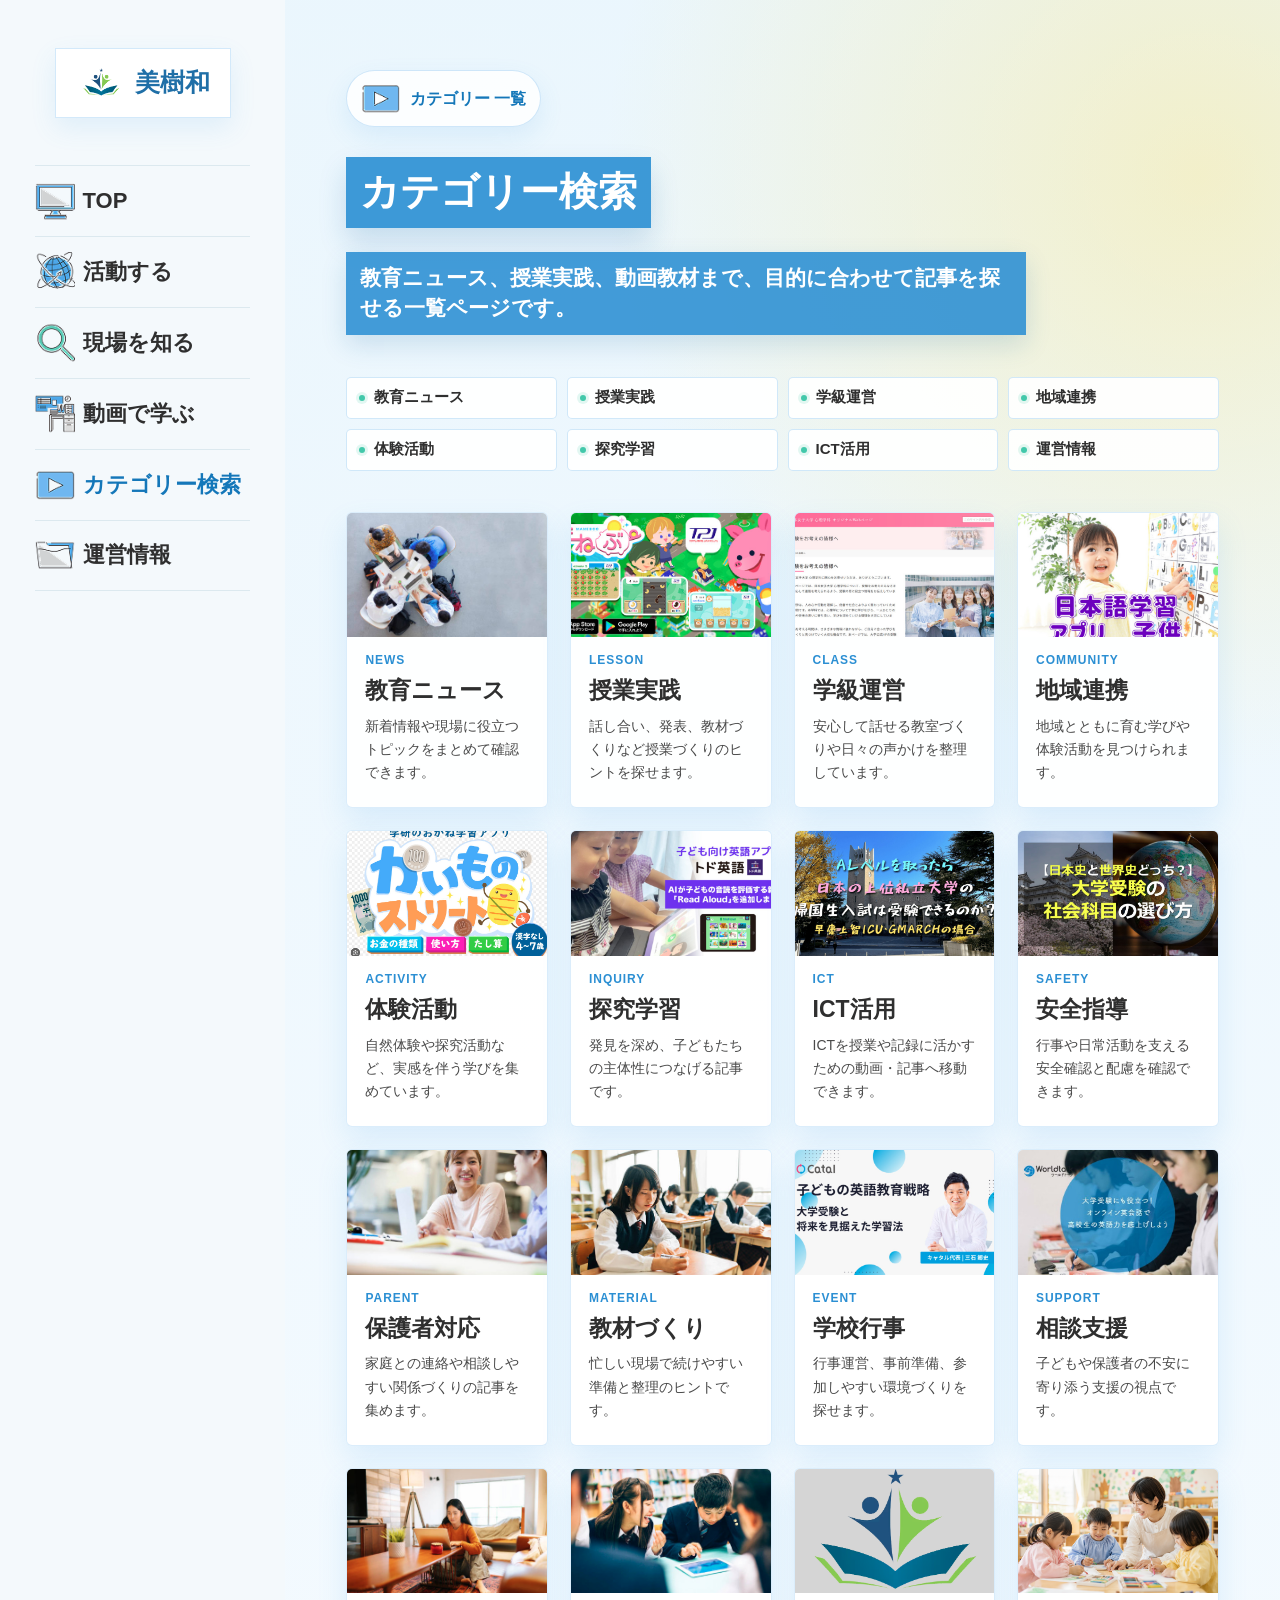
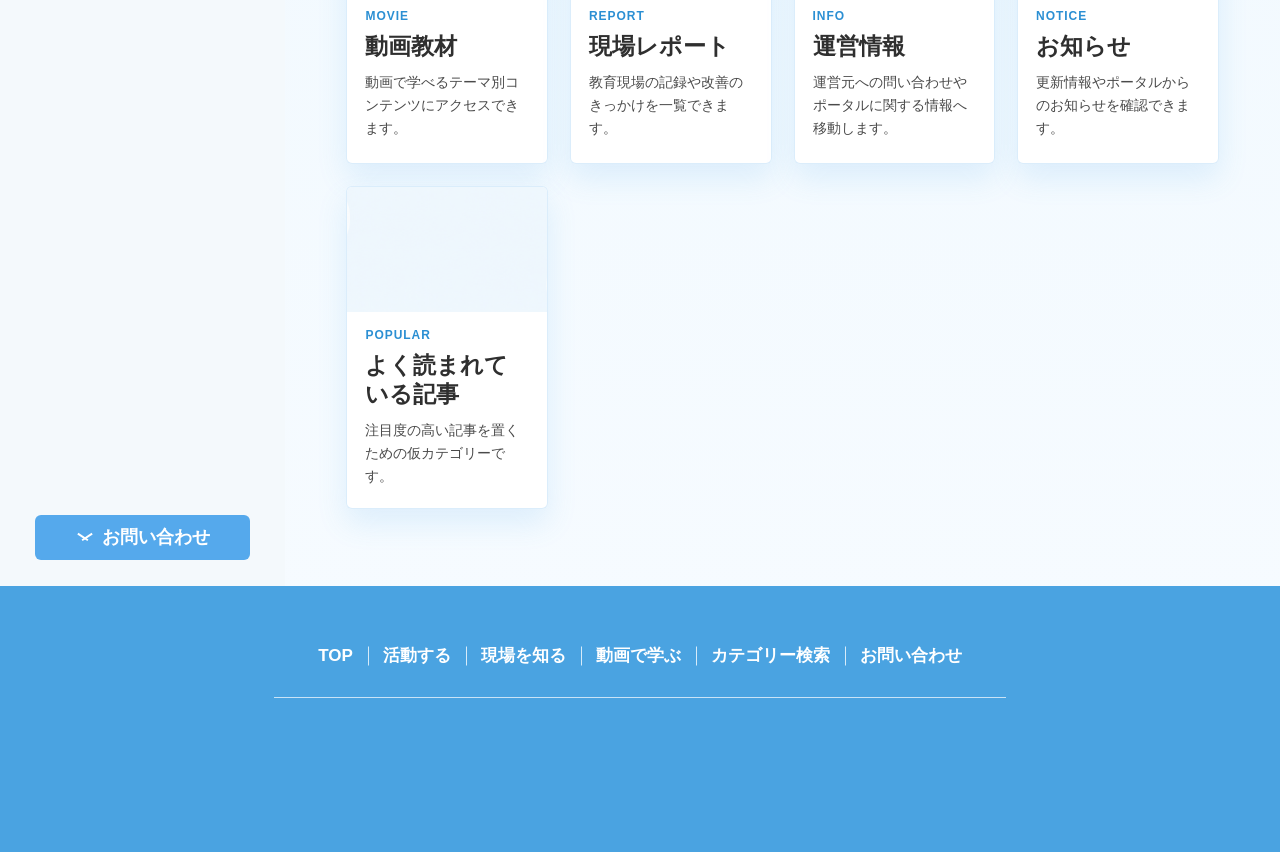
==== commit fc666c65: "fixed contact page" ====
--- a/category.html
+++ b/category.html
@@ -42,15 +42,15 @@
               <img src="image/icon-folder.png" alt="" width="48" height="48">
               <span>カテゴリー検索</span>
             </a>
-            <a class="nav-link" href="#cat-info">
+            <a class="nav-link" href="https://www.migiwahoikuen.com/top/top.php" target="_blank" rel="noopener noreferrer">
               <img src="image/icon-file.png" alt="" width="48" height="48">
               <span>運営情報</span>
             </a>
           </nav>
 
-          <a class="contact-button" href="index.html#contact">
+          <a class="contact-button" href="inquiry.html">
             <span aria-hidden="true">□</span>
-            お問い合わせはこちら
+            お問い合わせ
           </a>
         </aside>
 
@@ -74,7 +74,7 @@
             <a href="#cat-activity">体験活動</a>
             <a href="#cat-inquiry">探究学習</a>
             <a href="#cat-ict">ICT活用</a>
-            <a href="#cat-info">運営情報</a>
+            <a href="https://www.migiwahoikuen.com/top/top.php" target="_blank" rel="noopener noreferrer">運営情報</a>
           </nav>
 
           <section class="category-card-grid" aria-label="カテゴリー一覧">
@@ -261,7 +261,7 @@
             </article>
 
             <article class="category-search-card" id="cat-info">
-              <a href="index.html#contact">
+              <a href="https://www.migiwahoikuen.com/top/top.php" target="_blank" rel="noopener noreferrer">
                 <figure class="category-card-image" data-image-base="logo">
                   <img alt="運営情報" loading="lazy">
                 </figure>
@@ -311,7 +311,7 @@
           <a href="index.html#field">現場を知る</a>
           <a href="index.html#movie">動画で学ぶ</a>
           <a href="category.html" aria-current="page">カテゴリー検索</a>
-          <a href="index.html#contact">お問い合わせ</a>
+          <a href="inquiry.html">お問い合わせ</a>
         </nav>
 
         <a class="footer-logo" href="index.html#top" aria-label="美樹和ポータルトップへ戻る">
--- a/css/index.css
+++ b/css/index.css
@@ -1034,6 +1034,67 @@
   background-size: cover;
 }
 
+.inquiry-page {
+  background: #f6fbff;
+}
+
+.inquiry-first-view {
+  align-items: stretch;
+  min-height: 100svh;
+}
+
+.inquiry-page-main {
+  min-width: 0;
+  background: #f6fbff;
+}
+
+.inquiry-hero {
+  position: relative;
+  min-height: clamp(330px, 50svh, 520px);
+  background-image: url("../image/top-background.png");
+  background-position: center center;
+  background-size: cover;
+  overflow: hidden;
+}
+
+.inquiry-hero::after {
+  content: "";
+  position: absolute;
+  inset: 0;
+  background: linear-gradient(90deg, rgba(15, 84, 132, 0.35), rgba(15, 84, 132, 0.04));
+}
+
+.inquiry-hero-copy {
+  position: absolute;
+  left: clamp(22px, 4.8vw, 64px);
+  bottom: clamp(32px, 5vw, 58px);
+  z-index: 1;
+}
+
+.inquiry-hero-copy p,
+.inquiry-hero-copy h1 {
+  display: table;
+  margin: 0;
+  background: var(--panel-blue);
+  color: #ffffff;
+  font-weight: 700;
+  line-height: 1.2;
+  box-shadow: 0 14px 28px rgba(21, 102, 158, 0.18);
+}
+
+.inquiry-hero-copy p {
+  padding: 7px 12px;
+  font-size: clamp(14px, 1.35vw, 16px);
+  letter-spacing: 0.08em;
+}
+
+.inquiry-hero-copy h1 {
+  margin-top: 12px;
+  padding: 10px 14px 11px;
+  font-size: clamp(31px, 3.05vw, 40px);
+  letter-spacing: 0;
+}
+
 .category-page-heading {
   max-width: 780px;
 }
@@ -1412,6 +1473,14 @@
   overflow: hidden;
 }
 
+.inquiry-contact-section {
+  background:
+    radial-gradient(circle at 8% 12%, rgba(255, 227, 111, 0.28), transparent 25%),
+    radial-gradient(circle at 92% 20%, rgba(66, 200, 170, 0.18), transparent 25%),
+    #f6fbff;
+  padding-top: clamp(52px, 5.5vw, 72px);
+}
+
 .contact-inner {
   width: min(100%, 760px);
   margin: 0 auto;
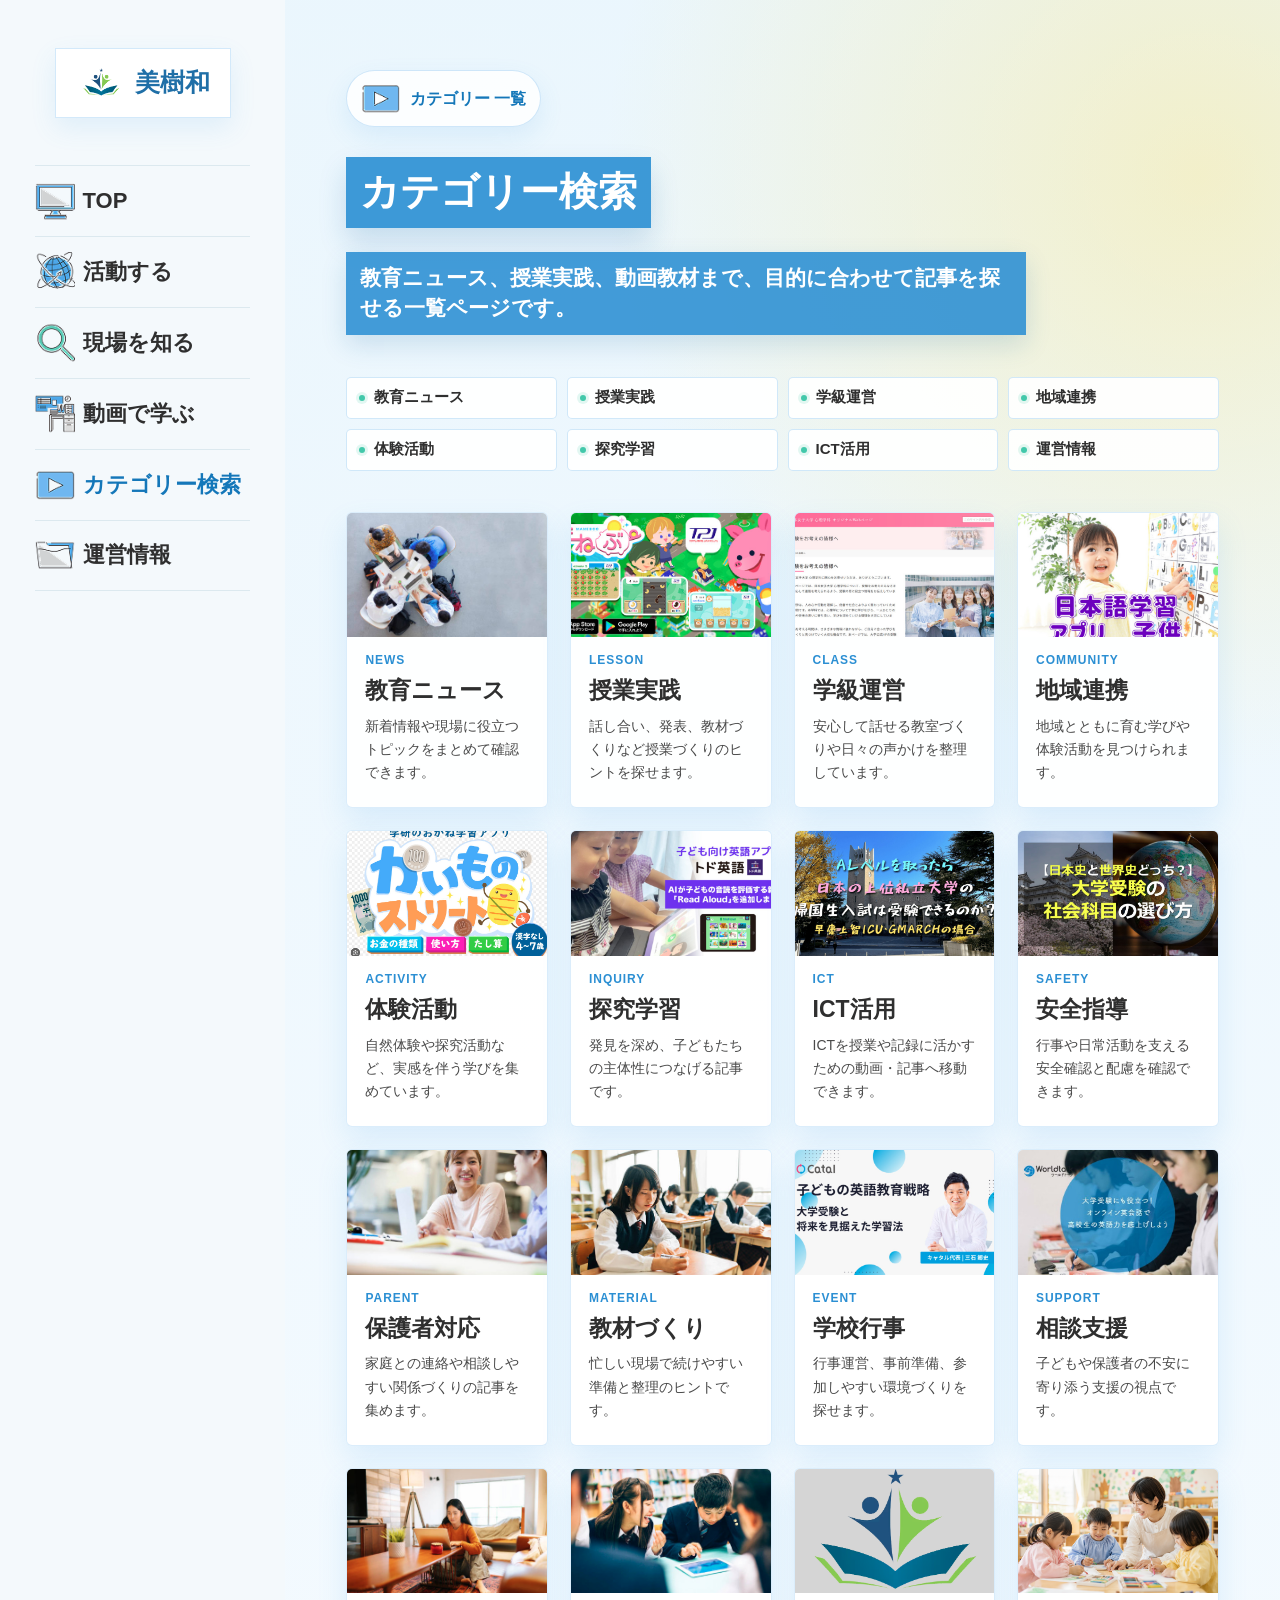
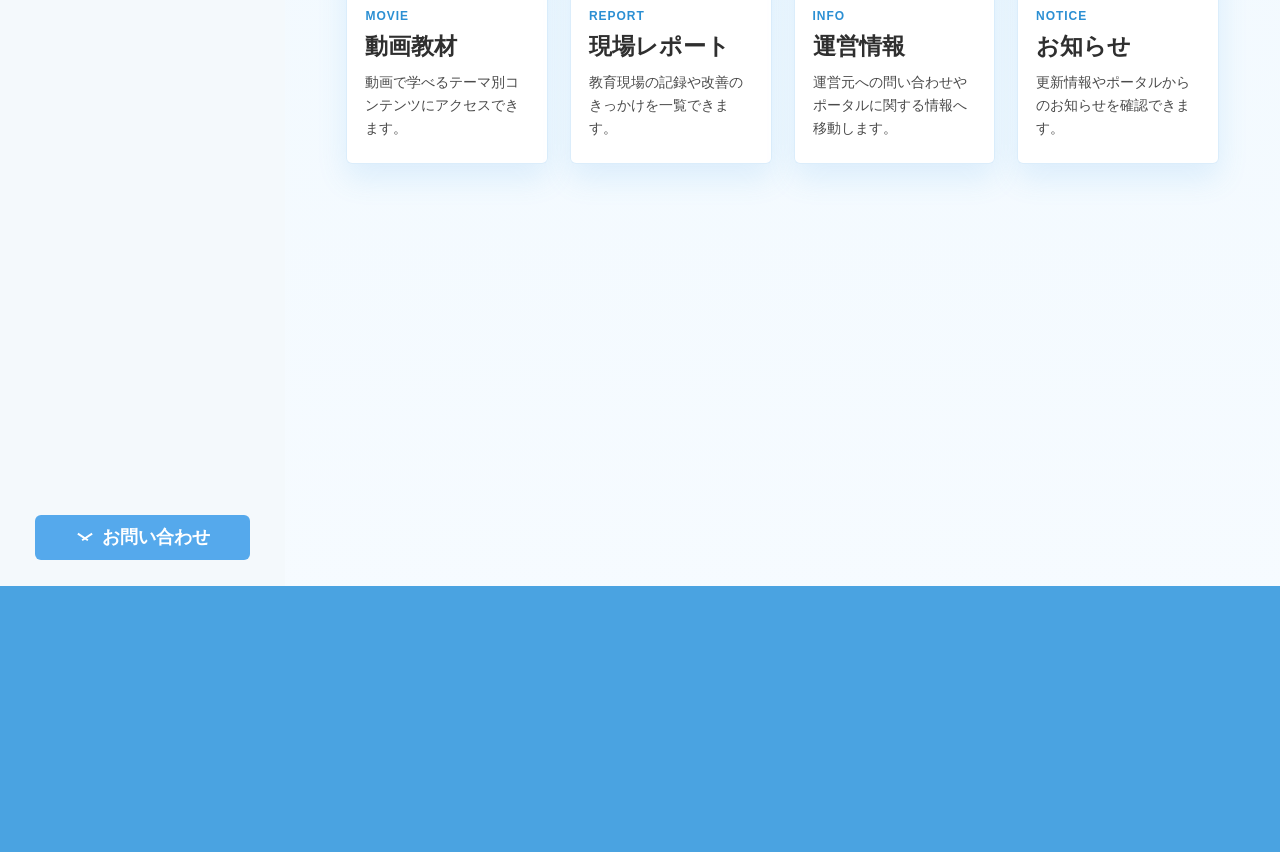
==== commit 57dec8f2: "fixed contact form part" ====
--- a/category.html
+++ b/category.html
@@ -21,7 +21,13 @@
             <span>美樹和</span>
           </a>
 
-          <nav class="nav-menu">
+          <button class="menu-toggle" type="button" aria-label="メニューを開く" aria-expanded="false" aria-controls="site-menu">
+            <span></span>
+            <span></span>
+            <span></span>
+          </button>
+
+          <nav class="nav-menu" id="site-menu">
             <a class="nav-link" href="index.html#top">
               <img src="image/icon-pc.png" alt="" width="48" height="48">
               <span>TOP</span>
--- a/css/index.css
+++ b/css/index.css
@@ -139,6 +139,10 @@
   width: var(--nav-icon-size);
   height: var(--nav-icon-size);
   object-fit: contain;
+}
+
+.menu-toggle {
+  display: none;
 }
 
 .contact-button {
@@ -1727,47 +1731,245 @@
     --nav-icon-size: clamp(24px, 6vw, 30px);
   }
 
+  body.is-menu-open {
+    overflow: hidden;
+  }
+
   .first-view {
     grid-template-columns: 1fr;
     min-height: auto;
   }
 
   .side-nav {
+    position: sticky;
+    top: 0;
+    z-index: 20;
+    display: grid;
+    grid-template-columns: auto auto;
+    align-items: center;
+    justify-content: space-between;
     min-height: auto;
-    padding: 18px 16px;
+    padding: 14px 16px;
+    border-bottom: 1px solid rgba(74, 163, 232, 0.16);
+    box-shadow: 0 10px 32px rgba(43, 143, 211, 0.1);
+    isolation: isolate;
   }
 
   .logo {
     width: min(150px, 42vw);
     min-height: 58px;
     font-size: 26px;
+    position: relative;
+    z-index: 24;
+  }
+
+  .menu-toggle {
+    position: relative;
+    z-index: 24;
+    display: grid;
+    place-items: center;
+    width: 58px;
+    height: 58px;
+    padding: 0;
+    border: 1px solid rgba(74, 163, 232, 0.28);
+    border-radius: 50%;
+    background:
+      linear-gradient(135deg, rgba(255, 255, 255, 0.96), rgba(234, 246, 253, 0.86)),
+      #ffffff;
+    cursor: pointer;
+    box-shadow: 0 15px 32px rgba(43, 143, 211, 0.18);
+    transition: transform 220ms ease, box-shadow 220ms ease, background-color 220ms ease;
+  }
+
+  .menu-toggle:hover,
+  .menu-toggle:focus-visible {
+    transform: translateY(-2px) rotate(4deg);
+    box-shadow: 0 18px 38px rgba(43, 143, 211, 0.24);
+  }
+
+  .menu-toggle:focus-visible {
+    outline: 3px solid rgba(53, 142, 213, 0.35);
+    outline-offset: 4px;
+  }
+
+  .menu-toggle span {
+    position: absolute;
+    left: 17px;
+    width: 24px;
+    height: 2px;
+    border-radius: 999px;
+    background: #1477b9;
+    transform-origin: center;
+    transition: transform 360ms cubic-bezier(0.22, 1, 0.36, 1), opacity 220ms ease, top 360ms cubic-bezier(0.22, 1, 0.36, 1);
+  }
+
+  .menu-toggle span:nth-child(1) {
+    top: 21px;
+  }
+
+  .menu-toggle span:nth-child(2) {
+    top: 28px;
+    width: 18px;
+    left: 23px;
+  }
+
+  .menu-toggle span:nth-child(3) {
+    top: 35px;
+  }
+
+  .side-nav.is-open .menu-toggle {
+    background:
+      linear-gradient(135deg, rgba(255, 255, 255, 0.98), rgba(228, 247, 255, 0.92)),
+      #ffffff;
+    transform: rotate(180deg);
+  }
+
+  .side-nav.is-open .menu-toggle span:nth-child(1) {
+    top: 28px;
+    transform: rotate(45deg);
+  }
+
+  .side-nav.is-open .menu-toggle span:nth-child(2) {
+    opacity: 0;
+    transform: scaleX(0);
+  }
+
+  .side-nav.is-open .menu-toggle span:nth-child(3) {
+    top: 28px;
+    transform: rotate(-45deg);
   }
 
   .nav-menu {
     display: grid;
-    grid-template-columns: repeat(3, minmax(0, 1fr));
-    gap: 1px;
-    margin-top: 18px;
-    border: 1px solid var(--line);
-    background: var(--line);
+    position: fixed;
+    inset: 0;
+    z-index: 21;
+    grid-template-columns: 1fr;
+    align-content: center;
+    gap: 12px;
+    margin-top: 0;
+    padding: 114px clamp(22px, 8vw, 64px) 142px;
+    border: 0;
+    background:
+      linear-gradient(135deg, rgba(246, 251, 255, 0.94), rgba(230, 247, 255, 0.94)),
+      linear-gradient(120deg, rgba(74, 163, 232, 0.2), rgba(66, 200, 170, 0.2));
+    backdrop-filter: blur(18px);
+    clip-path: circle(0 at calc(100% - 45px) 45px);
+    opacity: 0;
+    visibility: hidden;
+    pointer-events: none;
+    transition: clip-path 620ms cubic-bezier(0.76, 0, 0.24, 1), opacity 220ms ease, visibility 0s linear 620ms;
+  }
+
+  .nav-menu::before {
+    content: "";
+    position: absolute;
+    inset: 86px 18px 104px;
+    z-index: -1;
+    border: 1px solid rgba(74, 163, 232, 0.22);
+    border-radius: 18px;
+    background:
+      linear-gradient(135deg, rgba(255, 255, 255, 0.58), rgba(255, 255, 255, 0.18)),
+      repeating-linear-gradient(135deg, rgba(74, 163, 232, 0.08) 0 1px, transparent 1px 12px);
+    box-shadow: 0 24px 54px rgba(43, 143, 211, 0.18);
+  }
+
+  .side-nav.is-open .nav-menu {
+    clip-path: circle(150% at calc(100% - 45px) 45px);
+    opacity: 1;
+    visibility: visible;
+    pointer-events: auto;
+    transition: clip-path 760ms cubic-bezier(0.22, 1, 0.36, 1), opacity 220ms ease;
   }
 
   .nav-link,
   .nav-link:last-child {
-    grid-template-columns: var(--nav-icon-size) minmax(0, 1fr);
-    min-height: 54px;
-    gap: 6px;
-    border: 0;
-    padding: 6px 8px;
-    background: var(--sidebar-bg);
-    font-size: clamp(12px, 2.8vw, 15px);
+    grid-template-columns: 42px minmax(0, 1fr);
+    min-height: 64px;
+    gap: 14px;
+    border: 1px solid rgba(74, 163, 232, 0.18);
+    border-radius: 12px;
+    padding: 10px 18px;
+    background: rgba(255, 255, 255, 0.78);
+    color: #1d5f8f;
+    font-size: clamp(17px, 4.5vw, 22px);
+    font-weight: 700;
+    box-shadow: 0 12px 30px rgba(43, 143, 211, 0.1);
+    opacity: 0;
+    transform: translateY(22px) scale(0.96);
+    transition:
+      color 160ms ease,
+      background-color 160ms ease,
+      transform 520ms cubic-bezier(0.22, 1, 0.36, 1),
+      opacity 420ms ease,
+      box-shadow 160ms ease;
+  }
+
+  .nav-link:nth-child(1) {
+    transition-delay: 0ms, 0ms, 80ms, 80ms, 0ms;
+  }
+
+  .nav-link:nth-child(2) {
+    transition-delay: 0ms, 0ms, 135ms, 135ms, 0ms;
+  }
+
+  .nav-link:nth-child(3) {
+    transition-delay: 0ms, 0ms, 190ms, 190ms, 0ms;
+  }
+
+  .nav-link:nth-child(4) {
+    transition-delay: 0ms, 0ms, 245ms, 245ms, 0ms;
+  }
+
+  .nav-link:nth-child(5) {
+    transition-delay: 0ms, 0ms, 300ms, 300ms, 0ms;
+  }
+
+  .nav-link:nth-child(6) {
+    transition-delay: 0ms, 0ms, 355ms, 355ms, 0ms;
+  }
+
+  .side-nav.is-open .nav-link {
+    opacity: 1;
+    transform: translateY(0) scale(1);
+  }
+
+  .nav-link:hover,
+  .nav-link:focus-visible {
+    background: #ffffff;
+    transform: translateX(0) scale(1.03);
+    box-shadow: 0 16px 34px rgba(43, 143, 211, 0.16);
+  }
+
+  .nav-link img {
+    width: 42px;
+    height: 42px;
   }
 
   .contact-button {
-    width: min(250px, 100%);
+    position: fixed;
+    left: clamp(22px, 8vw, 64px);
+    right: clamp(22px, 8vw, 64px);
+    bottom: 32px;
+    z-index: 22;
+    width: auto;
     min-height: 42px;
-    margin-top: 14px;
-    font-size: 15px;
+    margin-top: 0;
+    border-radius: 999px;
+    font-size: 16px;
+    opacity: 0;
+    visibility: hidden;
+    pointer-events: none;
+    transform: translateY(24px);
+    transition: opacity 360ms ease 420ms, transform 520ms cubic-bezier(0.22, 1, 0.36, 1) 420ms, visibility 0s linear 760ms, background-color 160ms ease;
+  }
+
+  .side-nav.is-open .contact-button {
+    opacity: 1;
+    visibility: visible;
+    pointer-events: auto;
+    transform: translateY(0);
+    transition-delay: 420ms, 420ms, 0s, 0s;
   }
 
   .hero {
@@ -1950,26 +2152,33 @@
   }
 
   .side-nav {
-    align-items: stretch;
+    align-items: center;
   }
 
   .logo {
-    align-self: center;
+    align-self: auto;
   }
 
   .nav-menu {
-    grid-template-columns: repeat(2, minmax(0, 1fr));
+    grid-template-columns: 1fr;
+    padding: 104px 18px 128px;
   }
 
   .nav-link {
-    grid-template-columns: var(--nav-icon-size) minmax(0, 1fr);
-    min-height: 52px;
-    padding-inline: 7px;
-    font-size: clamp(11px, 3.4vw, 14px);
+    grid-template-columns: 38px minmax(0, 1fr);
+    min-height: 58px;
+    padding-inline: 16px;
+    font-size: clamp(16px, 4.6vw, 19px);
+  }
+
+  .nav-link img {
+    width: 38px;
+    height: 38px;
   }
 
   .contact-button {
-    align-self: center;
+    left: 18px;
+    right: 18px;
   }
 
   .hero {
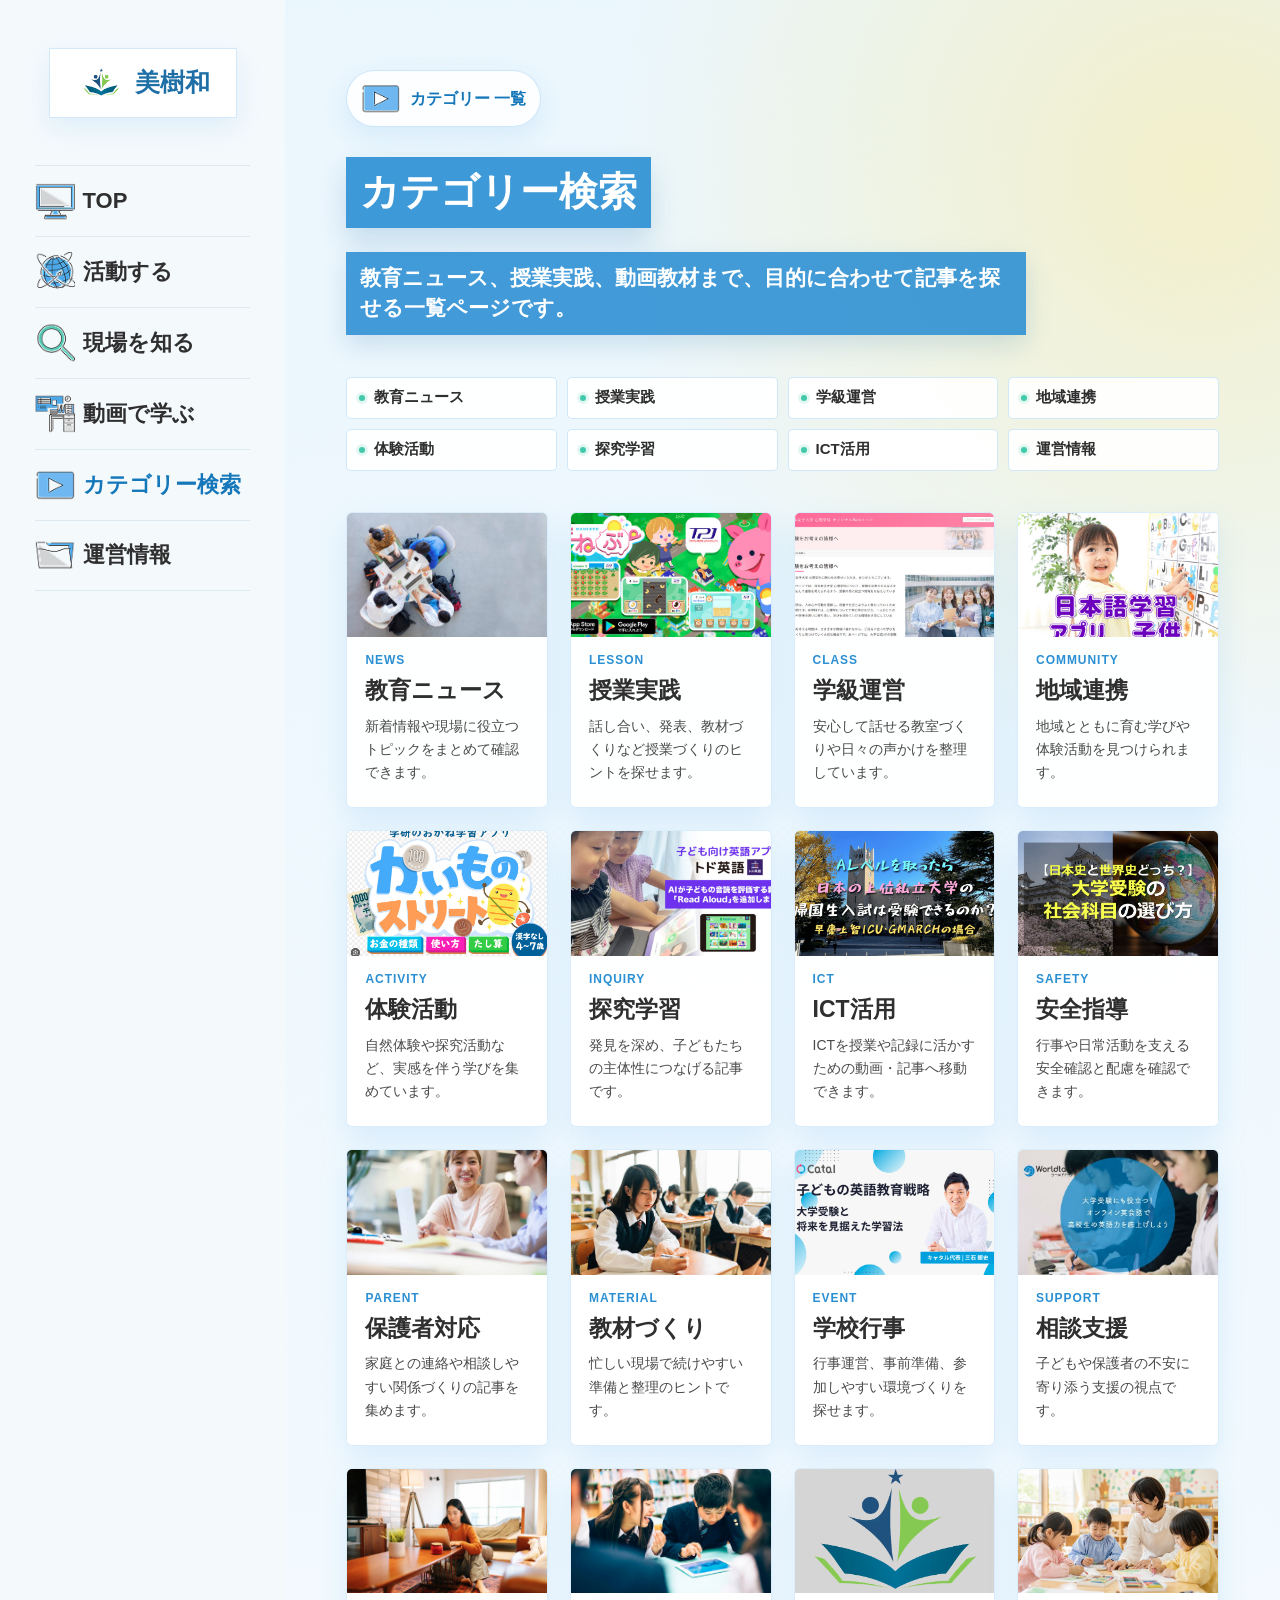
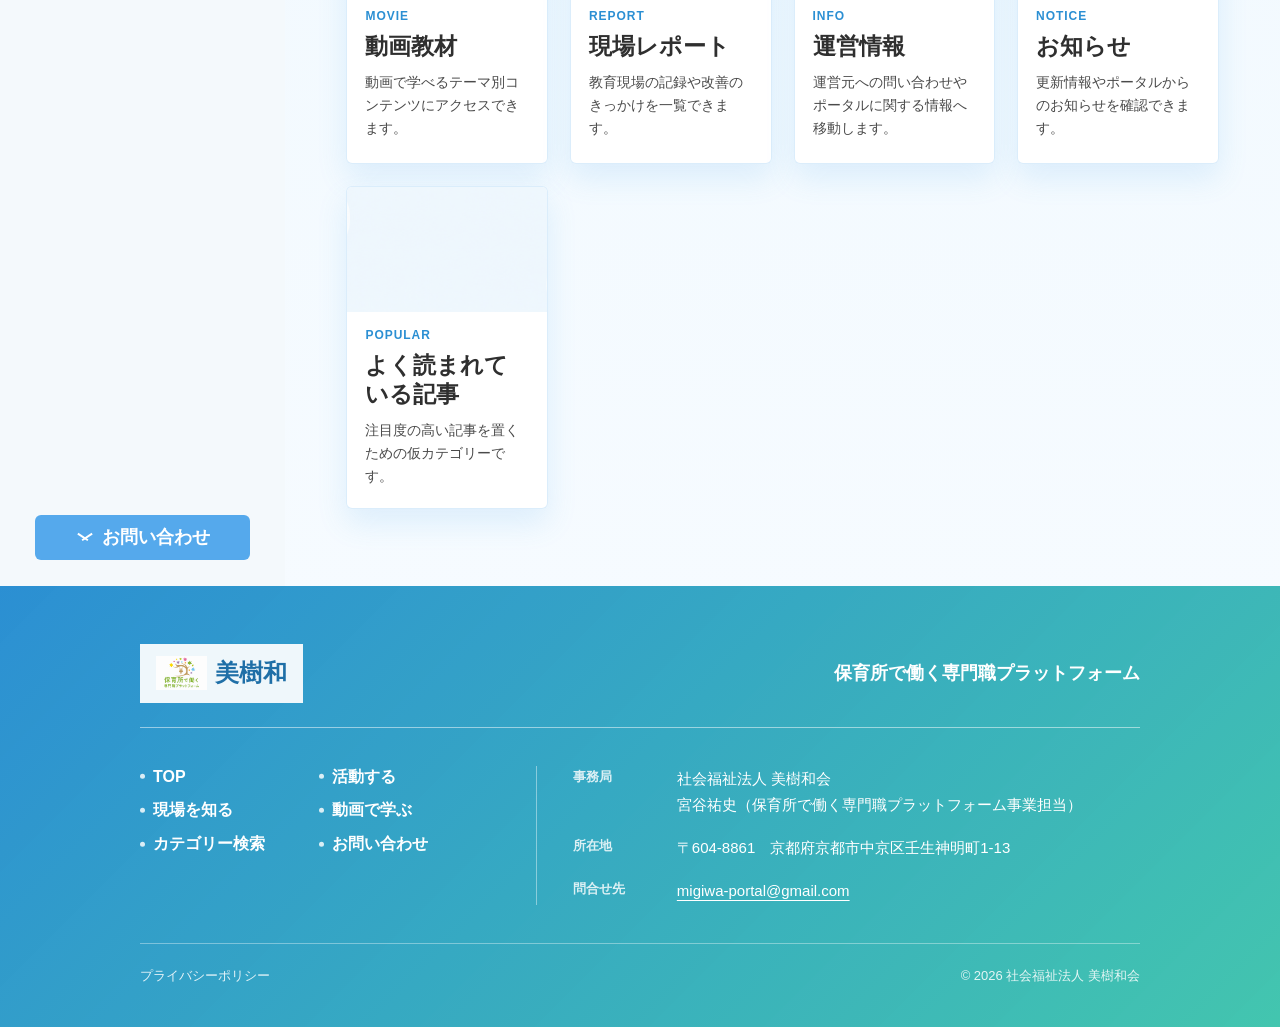
==== commit 4bcc0bd5: "fixed staff page" ====
--- a/category.html
+++ b/category.html
@@ -32,15 +32,15 @@
               <img src="image/icon-pc.png" alt="" width="48" height="48">
               <span>TOP</span>
             </a>
-            <a class="nav-link" href="index.html#activity">
+            <a class="nav-link" href="activity.html">
               <img src="image/icon-earth.png" alt="" width="48" height="48">
               <span>活動する</span>
             </a>
-            <a class="nav-link" href="index.html#field">
+            <a class="nav-link" href="field.html">
               <img src="image/icon-search.png" alt="" width="48" height="48">
               <span>現場を知る</span>
             </a>
-            <a class="nav-link" href="index.html#movie">
+            <a class="nav-link" href="movie.html">
               <img src="image/icon-table.png" alt="" width="48" height="48">
               <span>動画で学ぶ</span>
             </a>
@@ -98,7 +98,7 @@
             </article>
 
             <article class="category-search-card" id="cat-lesson">
-              <a href="index.html#activity">
+              <a href="activity.html">
                 <figure class="category-card-image" data-image-base="concept-2">
                   <img alt="授業実践" loading="lazy">
                 </figure>
@@ -111,7 +111,7 @@
             </article>
 
             <article class="category-search-card" id="cat-class">
-              <a href="index.html#field">
+              <a href="field.html">
                 <figure class="category-card-image" data-image-base="school-2">
                   <img alt="学級運営" loading="lazy">
                 </figure>
@@ -124,7 +124,7 @@
             </article>
 
             <article class="category-search-card" id="cat-community">
-              <a href="index.html#activity">
+              <a href="activity.html">
                 <figure class="category-card-image" data-image-base="concept-1">
                   <img alt="地域連携" loading="lazy">
                 </figure>
@@ -137,7 +137,7 @@
             </article>
 
             <article class="category-search-card" id="cat-activity">
-              <a href="index.html#activity">
+              <a href="activity.html">
                 <figure class="category-card-image" data-image-base="concept-3">
                   <img alt="体験活動" loading="lazy">
                 </figure>
@@ -150,7 +150,7 @@
             </article>
 
             <article class="category-search-card" id="cat-inquiry">
-              <a href="index.html#activity">
+              <a href="activity.html">
                 <figure class="category-card-image" data-image-base="concept-4">
                   <img alt="探究学習" loading="lazy">
                 </figure>
@@ -163,7 +163,7 @@
             </article>
 
             <article class="category-search-card" id="cat-ict">
-              <a href="index.html#movie">
+              <a href="movie.html">
                 <figure class="category-card-image" data-image-base="school-3">
                   <img alt="ICT活用" loading="lazy">
                 </figure>
@@ -176,7 +176,7 @@
             </article>
 
             <article class="category-search-card" id="cat-safety">
-              <a href="index.html#field">
+              <a href="field.html">
                 <figure class="category-card-image" data-image-base="school-4">
                   <img alt="安全指導" loading="lazy">
                 </figure>
@@ -189,7 +189,7 @@
             </article>
 
             <article class="category-search-card" id="cat-parent">
-              <a href="index.html#field">
+              <a href="field.html">
                 <figure class="category-card-image" data-image-base="news-3">
                   <img alt="保護者対応" loading="lazy">
                 </figure>
@@ -202,7 +202,7 @@
             </article>
 
             <article class="category-search-card" id="cat-material">
-              <a href="index.html#field">
+              <a href="field.html">
                 <figure class="category-card-image" data-image-base="news-2">
                   <img alt="教材づくり" loading="lazy">
                 </figure>
@@ -215,7 +215,7 @@
             </article>
 
             <article class="category-search-card" id="cat-event">
-              <a href="index.html#field">
+              <a href="field.html">
                 <figure class="category-card-image" data-image-base="school-5">
                   <img alt="学校行事" loading="lazy">
                 </figure>
@@ -228,7 +228,7 @@
             </article>
 
             <article class="category-search-card" id="cat-support">
-              <a href="index.html#field">
+              <a href="field.html">
                 <figure class="category-card-image" data-image-base="school-1">
                   <img alt="相談支援" loading="lazy">
                 </figure>
@@ -241,7 +241,7 @@
             </article>
 
             <article class="category-search-card" id="cat-movie">
-              <a href="index.html#movie">
+              <a href="movie.html">
                 <figure class="category-card-image" data-image-base="news-4">
                   <img alt="動画教材" loading="lazy">
                 </figure>
@@ -254,7 +254,7 @@
             </article>
 
             <article class="category-search-card" id="cat-report">
-              <a href="index.html#field">
+              <a href="field.html">
                 <figure class="category-card-image" data-image-base="news-5">
                   <img alt="現場レポート" loading="lazy">
                 </figure>
@@ -311,19 +311,50 @@
 
     <footer class="site-footer">
       <div class="footer-inner">
-        <nav class="footer-nav" aria-label="フッターナビゲーション">
-          <a href="index.html#top">TOP</a>
-          <a href="index.html#activity">活動する</a>
-          <a href="index.html#field">現場を知る</a>
-          <a href="index.html#movie">動画で学ぶ</a>
-          <a href="category.html" aria-current="page">カテゴリー検索</a>
-          <a href="inquiry.html">お問い合わせ</a>
-        </nav>
-
-        <a class="footer-logo" href="index.html#top" aria-label="美樹和ポータルトップへ戻る">
-          <img src="image/logo.png" alt="" width="40" height="40">
-          <span>美樹和</span>
-        </a>
+        <div class="footer-primary">
+          <a class="footer-logo" href="index.html#top" aria-label="美樹和ポータルトップへ戻る">
+            <img src="image/logoo.png" alt="" width="40" height="40">
+            <span>美樹和</span>
+          </a>
+
+          <p class="footer-site-name">保育所で働く専門職プラットフォーム</p>
+        </div>
+
+        <div class="footer-content">
+          <nav class="footer-nav" aria-label="フッターナビゲーション">
+            <a href="index.html#top">TOP</a>
+            <a href="activity.html">活動する</a>
+            <a href="field.html">現場を知る</a>
+            <a href="movie.html">動画で学ぶ</a>
+            <a href="category.html" aria-current="page">カテゴリー検索</a>
+            <a href="inquiry.html">お問い合わせ</a>
+          </nav>
+
+          <div class="footer-office" aria-label="事務局情報">
+            <dl>
+              <div>
+                <dt>事務局</dt>
+                <dd>
+                  社会福祉法人 美樹和会<br>
+                  宮谷祐史（保育所で働く専門職プラットフォーム事業担当）
+                </dd>
+              </div>
+              <div>
+                <dt>所在地</dt>
+                <dd>〒604-8861　京都府京都市中京区壬生神明町1-13</dd>
+              </div>
+              <div>
+                <dt>問合せ先</dt>
+                <dd><a href="mailto:migiwa-portal@gmail.com">migiwa-portal@gmail.com</a></dd>
+              </div>
+            </dl>
+          </div>
+        </div>
+
+        <div class="footer-bottom">
+          <span>プライバシーポリシー</span>
+          <small>&copy; 2026 社会福祉法人 美樹和会</small>
+        </div>
       </div>
     </footer>
 
--- a/css/index.css
+++ b/css/index.css
@@ -73,7 +73,7 @@
   align-items: center;
   justify-content: center;
   gap: 8px;
-  width: min(176px, 100%);
+  width: min(188px, 100%);
   min-height: 70px;
   padding: 10px 14px;
   border: 1px solid rgba(74, 163, 232, 0.24);
@@ -84,6 +84,12 @@
   line-height: 1;
   box-shadow: 0 10px 26px rgba(74, 163, 232, 0.12);
   transition: transform 220ms ease, box-shadow 220ms ease;
+}
+
+.logo span,
+.footer-logo span {
+  white-space: nowrap;
+  flex: 0 0 auto;
 }
 
 .logo img,
@@ -234,8 +240,10 @@
 
 .hero-copy h1 {
   padding: 9px 12px 8px;
-  font-size: clamp(31px, 3.05vw, 40px);
+  font-size: clamp(24px, 3vw, 39px);
   line-height: 1.28;
+  white-space: nowrap;
+  overflow-wrap: normal;
 }
 
 .hero-copy p {
@@ -1290,6 +1298,178 @@
   overflow-wrap: anywhere;
 }
 
+.content-page-main {
+  min-width: 0;
+  padding: clamp(44px, 5.5vw, 72px) clamp(22px, 4.8vw, 64px) clamp(62px, 6vw, 86px);
+  background:
+    radial-gradient(circle at 92% 8%, rgba(255, 227, 111, 0.32), transparent 27%),
+    linear-gradient(180deg, rgba(234, 246, 253, 0.92), rgba(246, 251, 255, 0.98)),
+    url("../image/concept-background.png");
+  background-size: auto, auto, cover;
+}
+
+.content-page-heading {
+  max-width: 840px;
+}
+
+.content-page-heading h1 {
+  display: table;
+  margin: clamp(20px, 2.6vw, 30px) 0 0;
+  padding: 10px 14px 11px;
+  background: var(--panel-blue);
+  color: #ffffff;
+  font-size: clamp(31px, 3.05vw, 40px);
+  font-weight: 700;
+  line-height: 1.2;
+  letter-spacing: 0;
+  box-shadow: 0 12px 28px rgba(43, 143, 211, 0.18);
+}
+
+.content-page-lead {
+  margin: clamp(20px, 2.6vw, 30px) 0 0;
+  color: #2f2f2f;
+  font-size: clamp(16px, 1.45vw, 18px);
+  font-weight: 500;
+  line-height: 1.9;
+}
+
+.content-section-list {
+  display: grid;
+  gap: clamp(28px, 3.8vw, 42px);
+  width: min(100%, 900px);
+  margin-top: clamp(34px, 4.5vw, 56px);
+}
+
+.content-panel {
+  overflow: hidden;
+  border: 1px solid rgba(74, 163, 232, 0.24);
+  border-radius: 8px;
+  background: rgba(255, 255, 255, 0.92);
+  box-shadow: 0 18px 42px rgba(43, 143, 211, 0.12);
+}
+
+.content-panel-body {
+  padding: clamp(22px, 3.4vw, 34px);
+}
+
+.content-panel-kicker {
+  margin: 0 0 10px;
+  color: #2b8fd3;
+  font-size: 13px;
+  font-weight: 700;
+  line-height: 1;
+  letter-spacing: 0.08em;
+}
+
+.content-panel h2 {
+  margin: 0;
+  color: #2f2f2f;
+  font-size: clamp(24px, 2.45vw, 31px);
+  font-weight: 700;
+  line-height: 1.25;
+}
+
+.content-panel h3 {
+  margin: 24px 0 0;
+  color: #2f2f2f;
+  font-size: clamp(18px, 1.7vw, 22px);
+  font-weight: 700;
+  line-height: 1.4;
+}
+
+.content-panel p {
+  margin: 16px 0 0;
+  color: #3f3f3f;
+  font-size: clamp(14px, 1.35vw, 16px);
+  font-weight: 500;
+  line-height: 1.9;
+}
+
+.content-panel a {
+  color: #1477b9;
+  font-weight: 700;
+  text-decoration: underline;
+  text-underline-offset: 4px;
+}
+
+.content-note {
+  margin-top: 20px;
+  padding: 14px 16px;
+  border-left: 4px solid #42c8aa;
+  background: #f0fbf8;
+  color: #2f2f2f;
+  font-size: 14px;
+  font-weight: 600;
+  line-height: 1.7;
+}
+
+.photo-placeholder-grid {
+  display: grid;
+  grid-template-columns: repeat(2, minmax(0, 1fr));
+  gap: 16px;
+  margin-top: 24px;
+}
+
+.photo-placeholder {
+  display: grid;
+  place-items: center;
+  min-height: clamp(150px, 19vw, 220px);
+  border: 1px dashed rgba(43, 143, 211, 0.48);
+  border-radius: 8px;
+  background:
+    linear-gradient(135deg, rgba(74, 163, 232, 0.1), rgba(66, 200, 170, 0.08)),
+    #ffffff;
+  color: #2b8fd3;
+  font-size: 14px;
+  font-weight: 700;
+  text-align: center;
+}
+
+.empty-state {
+  display: grid;
+  gap: 8px;
+  margin-top: 20px;
+  padding: 22px;
+  border: 1px solid rgba(74, 163, 232, 0.22);
+  border-radius: 8px;
+  background: #f6fbff;
+}
+
+.empty-state strong {
+  color: #2f2f2f;
+  font-size: 16px;
+  line-height: 1.4;
+}
+
+.empty-state span {
+  color: #5a5a5a;
+  font-size: 14px;
+  line-height: 1.7;
+}
+
+.partner-list {
+  display: grid;
+  gap: 12px;
+  margin: 18px 0 0;
+  padding: 0;
+  list-style: none;
+}
+
+.partner-list li {
+  display: flex;
+  align-items: center;
+  justify-content: space-between;
+  gap: 16px;
+  min-height: 54px;
+  padding: 14px 16px;
+  border: 1px solid rgba(74, 163, 232, 0.22);
+  border-radius: 8px;
+  background: #ffffff;
+  color: #2f2f2f;
+  font-size: 15px;
+  font-weight: 700;
+}
+
 .faq-section {
   background: #f6fbff;
   padding: clamp(76px, 7.8vw, 100px) 20px clamp(82px, 7.8vw, 100px);
@@ -1606,50 +1786,136 @@
 }
 
 .site-footer {
-  background: #4aa3e1;
-  padding: clamp(56px, 5.75vw, 60px) 20px clamp(57px, 5.45vw, 57px);
+  background:
+    linear-gradient(135deg, rgba(43, 143, 211, 0.98), rgba(66, 200, 170, 0.92)),
+    #4aa3e1;
+  padding: clamp(42px, 5vw, 58px) 24px clamp(28px, 4vw, 42px);
   color: #ffffff;
 }
 
 .footer-inner {
-  width: min(100%, 732px);
+  width: min(100%, 1000px);
   margin: 0 auto;
-  text-align: center;
+}
+
+.footer-primary {
+  display: flex;
+  align-items: center;
+  justify-content: space-between;
+  gap: 24px;
+  padding-bottom: 24px;
+  border-bottom: 1px solid rgba(255, 255, 255, 0.5);
+}
+
+.footer-site-name {
+  margin: 0;
+  font-size: clamp(15px, 1.45vw, 18px);
+  font-weight: 700;
+  line-height: 1.5;
+  text-align: right;
+}
+
+.footer-content {
+  display: grid;
+  grid-template-columns: minmax(220px, 0.72fr) minmax(0, 1.28fr);
+  gap: clamp(28px, 5vw, 56px);
+  padding: clamp(26px, 4vw, 38px) 0;
 }
 
 .footer-nav {
-  display: flex;
-  flex-wrap: wrap;
-  justify-content: center;
-  gap: 0;
-  padding-bottom: clamp(28px, 3vw, 31px);
-  border-bottom: 1px solid rgba(255, 255, 255, 0.7);
+  display: grid;
+  grid-template-columns: repeat(2, minmax(0, 1fr));
+  align-content: start;
+  gap: 12px 18px;
+  padding: 0;
+  border-bottom: 0;
 }
 
 .footer-nav a {
   position: relative;
-  padding: 0 15px;
+  padding-left: 13px;
   color: #ffffff;
-  font-size: clamp(15px, 1.55vw, 17px);
+  font-size: clamp(14px, 1.35vw, 16px);
   font-weight: 600;
-  line-height: 1.2;
+  line-height: 1.35;
   white-space: nowrap;
 }
 
-.footer-nav a + a::before {
+.footer-nav a::before {
   content: "";
   position: absolute;
   left: 0;
   top: 50%;
-  width: 1px;
-  height: 19px;
-  background: rgba(255, 255, 255, 0.78);
-  transform: translateY(-50%);
+  width: 5px;
+  height: 5px;
+  border-radius: 50%;
+  background: rgba(255, 255, 255, 0.82);
+  transform: translateY(-45%);
+}
+
+.footer-office {
+  padding-left: clamp(24px, 3.2vw, 36px);
+  border-left: 1px solid rgba(255, 255, 255, 0.42);
+}
+
+.footer-office dl {
+  display: grid;
+  gap: 17px;
+  margin: 0;
+}
+
+.footer-office div {
+  display: grid;
+  grid-template-columns: 88px minmax(0, 1fr);
+  gap: 16px;
+}
+
+.footer-office dt {
+  color: rgba(255, 255, 255, 0.82);
+  font-size: 13px;
+  font-weight: 700;
+  line-height: 1.7;
+}
+
+.footer-office dd {
+  margin: 0;
+  color: #ffffff;
+  font-size: clamp(13px, 1.25vw, 15px);
+  font-weight: 500;
+  line-height: 1.75;
+}
+
+.footer-office a,
+.footer-bottom a {
+  color: #ffffff;
+  text-decoration: underline;
+  text-underline-offset: 4px;
+}
+
+.footer-bottom {
+  display: flex;
+  align-items: center;
+  justify-content: space-between;
+  gap: 18px;
+  padding-top: 22px;
+  border-top: 1px solid rgba(255, 255, 255, 0.36);
+  color: rgba(255, 255, 255, 0.86);
+}
+
+.footer-bottom a,
+.footer-bottom span,
+.footer-bottom small {
+  font-size: 13px;
+  line-height: 1.5;
 }
 
 .footer-nav a:hover,
 .footer-nav a:focus-visible,
-.footer-logo:focus-visible {
+.footer-logo:focus-visible,
+.footer-office a:hover,
+.footer-office a:focus-visible,
+.footer-bottom a:hover,
+.footer-bottom a:focus-visible {
   text-decoration: underline;
 }
 
@@ -1659,7 +1925,9 @@
 }
 
 .footer-nav a:focus-visible,
-.footer-logo:focus-visible {
+.footer-logo:focus-visible,
+.footer-office a:focus-visible,
+.footer-bottom a:focus-visible {
   outline: 3px solid rgba(255, 255, 255, 0.48);
   outline-offset: 5px;
 }
@@ -1669,11 +1937,12 @@
   align-items: center;
   justify-content: center;
   gap: 8px;
-  width: min(147px, 55vw);
+  width: max-content;
+  min-width: min(147px, 55vw);
   min-height: 59px;
-  margin: clamp(29px, 2.9vw, 29px) auto 0;
+  margin: 0;
   padding: 10px 16px;
-  background: #d7d7d7;
+  background: rgba(255, 255, 255, 0.92);
   color: #1f6fa7;
   font-size: clamp(21px, 2vw, 24px);
   font-weight: 700;
@@ -1756,9 +2025,9 @@
   }
 
   .logo {
-    width: min(150px, 42vw);
+    width: min(188px, 48vw);
     min-height: 58px;
-    font-size: 26px;
+    font-size: clamp(21px, 5.6vw, 26px);
     position: relative;
     z-index: 24;
   }
@@ -1984,7 +2253,7 @@
   }
 
   .hero-copy h1 {
-    font-size: clamp(25px, 6vw, 36px);
+    font-size: clamp(15px, 4.2vw, 36px);
   }
 
   .hero-copy p {
@@ -2110,7 +2379,15 @@
     padding: 44px 24px 58px;
   }
 
+  .content-page-main {
+    padding: 44px 24px 58px;
+  }
+
   .category-page-heading {
+    max-width: 620px;
+  }
+
+  .content-page-heading {
     max-width: 620px;
   }
 
@@ -2124,6 +2401,10 @@
     max-width: 680px;
   }
 
+  .content-section-list {
+    width: min(100%, 680px);
+  }
+
   .faq-section {
     padding-top: 66px;
     padding-bottom: 72px;
@@ -2144,6 +2425,18 @@
   .footer-nav {
     row-gap: 14px;
   }
+
+  .footer-content {
+    grid-template-columns: 1fr;
+    gap: 28px;
+  }
+
+  .footer-office {
+    padding-left: 0;
+    border-left: 0;
+    border-top: 1px solid rgba(255, 255, 255, 0.36);
+    padding-top: 26px;
+  }
 }
 
 @media (max-width: 560px) {
@@ -2157,6 +2450,7 @@
 
   .logo {
     align-self: auto;
+    width: min(176px, 52vw);
   }
 
   .nav-menu {
@@ -2427,21 +2721,28 @@
     padding: 38px 18px 48px;
   }
 
+  .content-page-main {
+    padding: 38px 18px 48px;
+  }
+
   .category-title-group {
     padding: 7px 12px;
   }
 
   .category-page-heading h1,
+  .content-page-heading h1,
   .category-page-lead {
     display: block;
     width: 100%;
   }
 
-  .category-page-heading h1 {
+  .category-page-heading h1,
+  .content-page-heading h1 {
     font-size: clamp(25px, 6vw, 36px);
   }
 
-  .category-page-lead {
+  .category-page-lead,
+  .content-page-lead {
     font-size: clamp(16px, 4.2vw, 22px);
   }
 
@@ -2455,6 +2756,15 @@
     padding: 16px 16px 18px;
   }
 
+  .photo-placeholder-grid {
+    grid-template-columns: 1fr;
+  }
+
+  .partner-list li {
+    align-items: flex-start;
+    flex-direction: column;
+  }
+
   .faq-section {
     padding: 58px 18px 66px;
   }
@@ -2530,30 +2840,42 @@
     padding: 42px 18px 46px;
   }
 
+  .footer-primary {
+    align-items: flex-start;
+    flex-direction: column;
+    gap: 16px;
+  }
+
+  .footer-site-name {
+    text-align: left;
+  }
+
   .footer-nav {
     display: grid;
     grid-template-columns: repeat(2, minmax(0, 1fr));
-    gap: 14px 0;
-    padding-bottom: 28px;
+    gap: 14px 16px;
+    padding-bottom: 0;
   }
 
   .footer-nav a {
-    padding: 0 10px;
+    padding: 0 0 0 13px;
     font-size: 15px;
-    white-space: normal;
-  }
-
-  .footer-nav a:nth-child(odd)::before {
-    display: none;
-  }
-
-  .footer-nav a:nth-child(even)::before {
-    display: block;
+    white-space: nowrap;
   }
 
   .footer-logo {
     min-height: 54px;
-    margin-top: 28px;
     font-size: 27px;
   }
-}
+
+  .footer-office div {
+    grid-template-columns: 1fr;
+    gap: 3px;
+  }
+
+  .footer-bottom {
+    align-items: flex-start;
+    flex-direction: column;
+    gap: 10px;
+  }
+}
